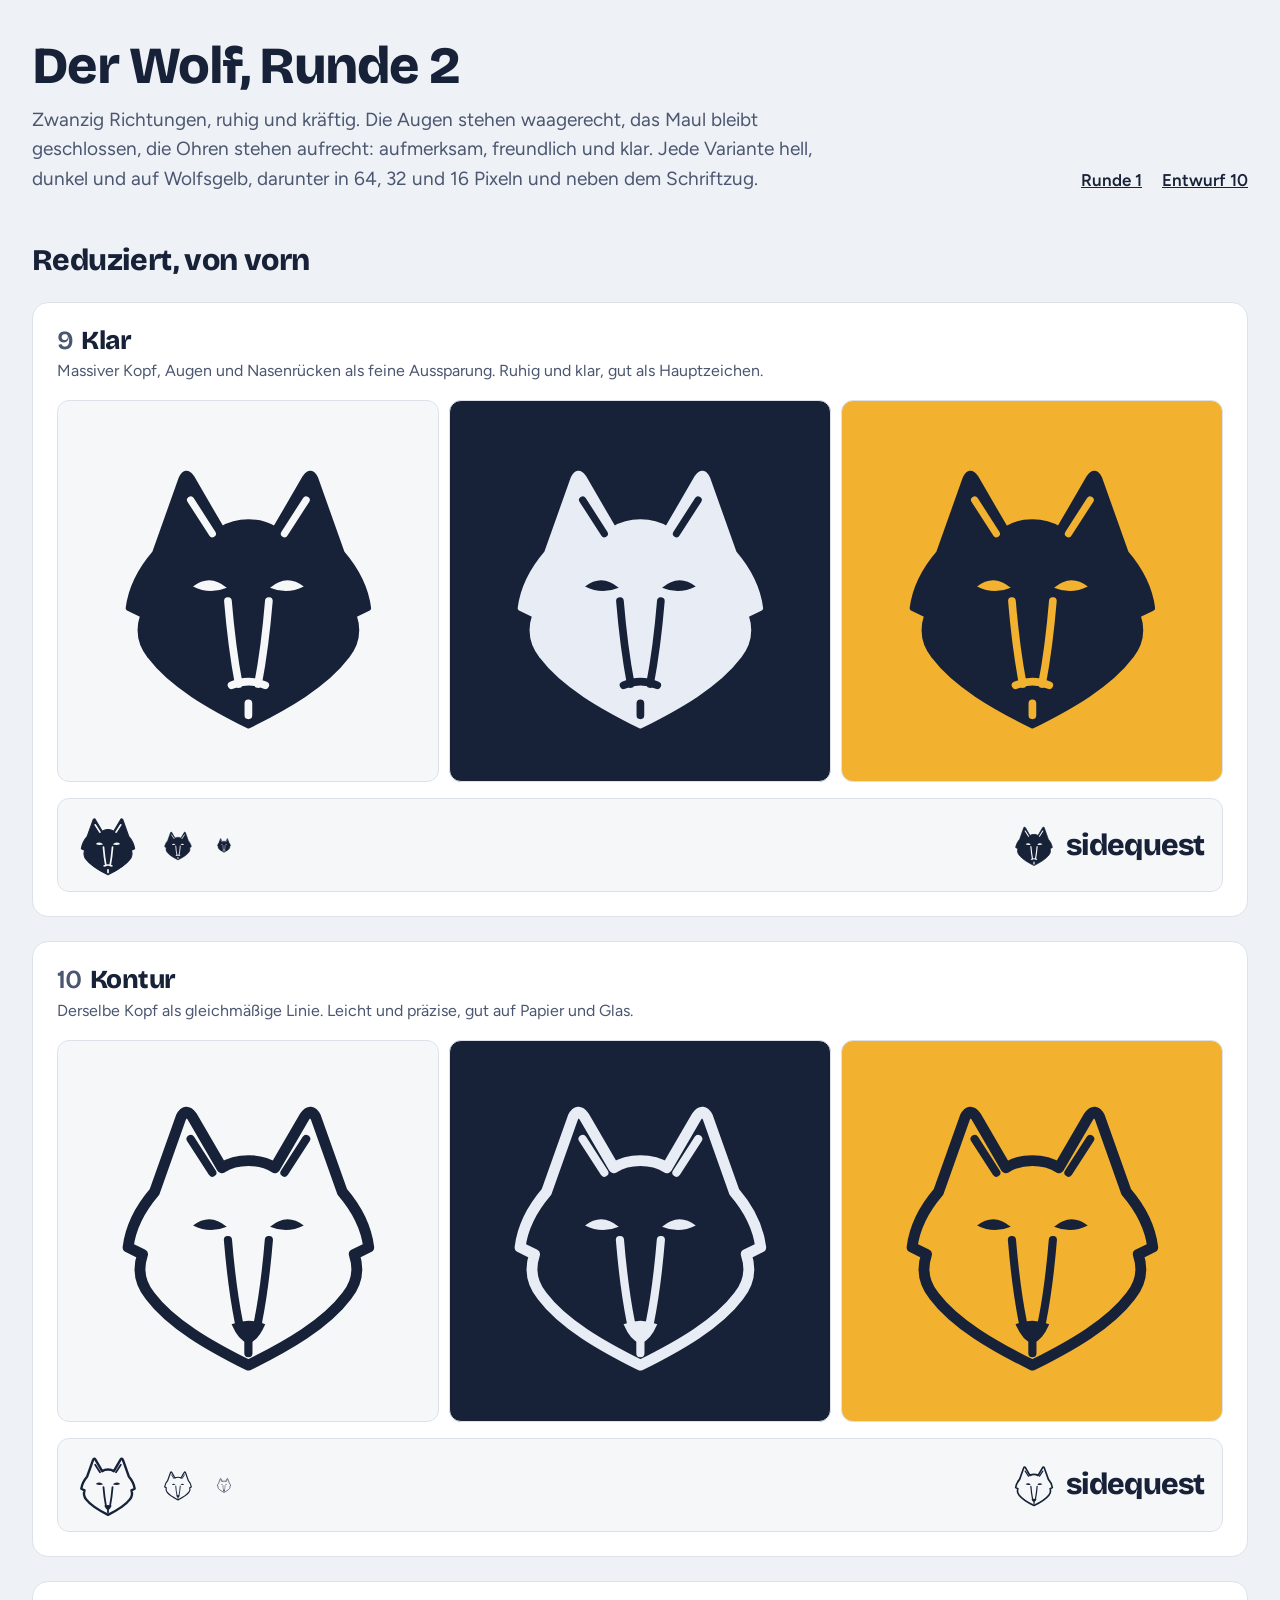
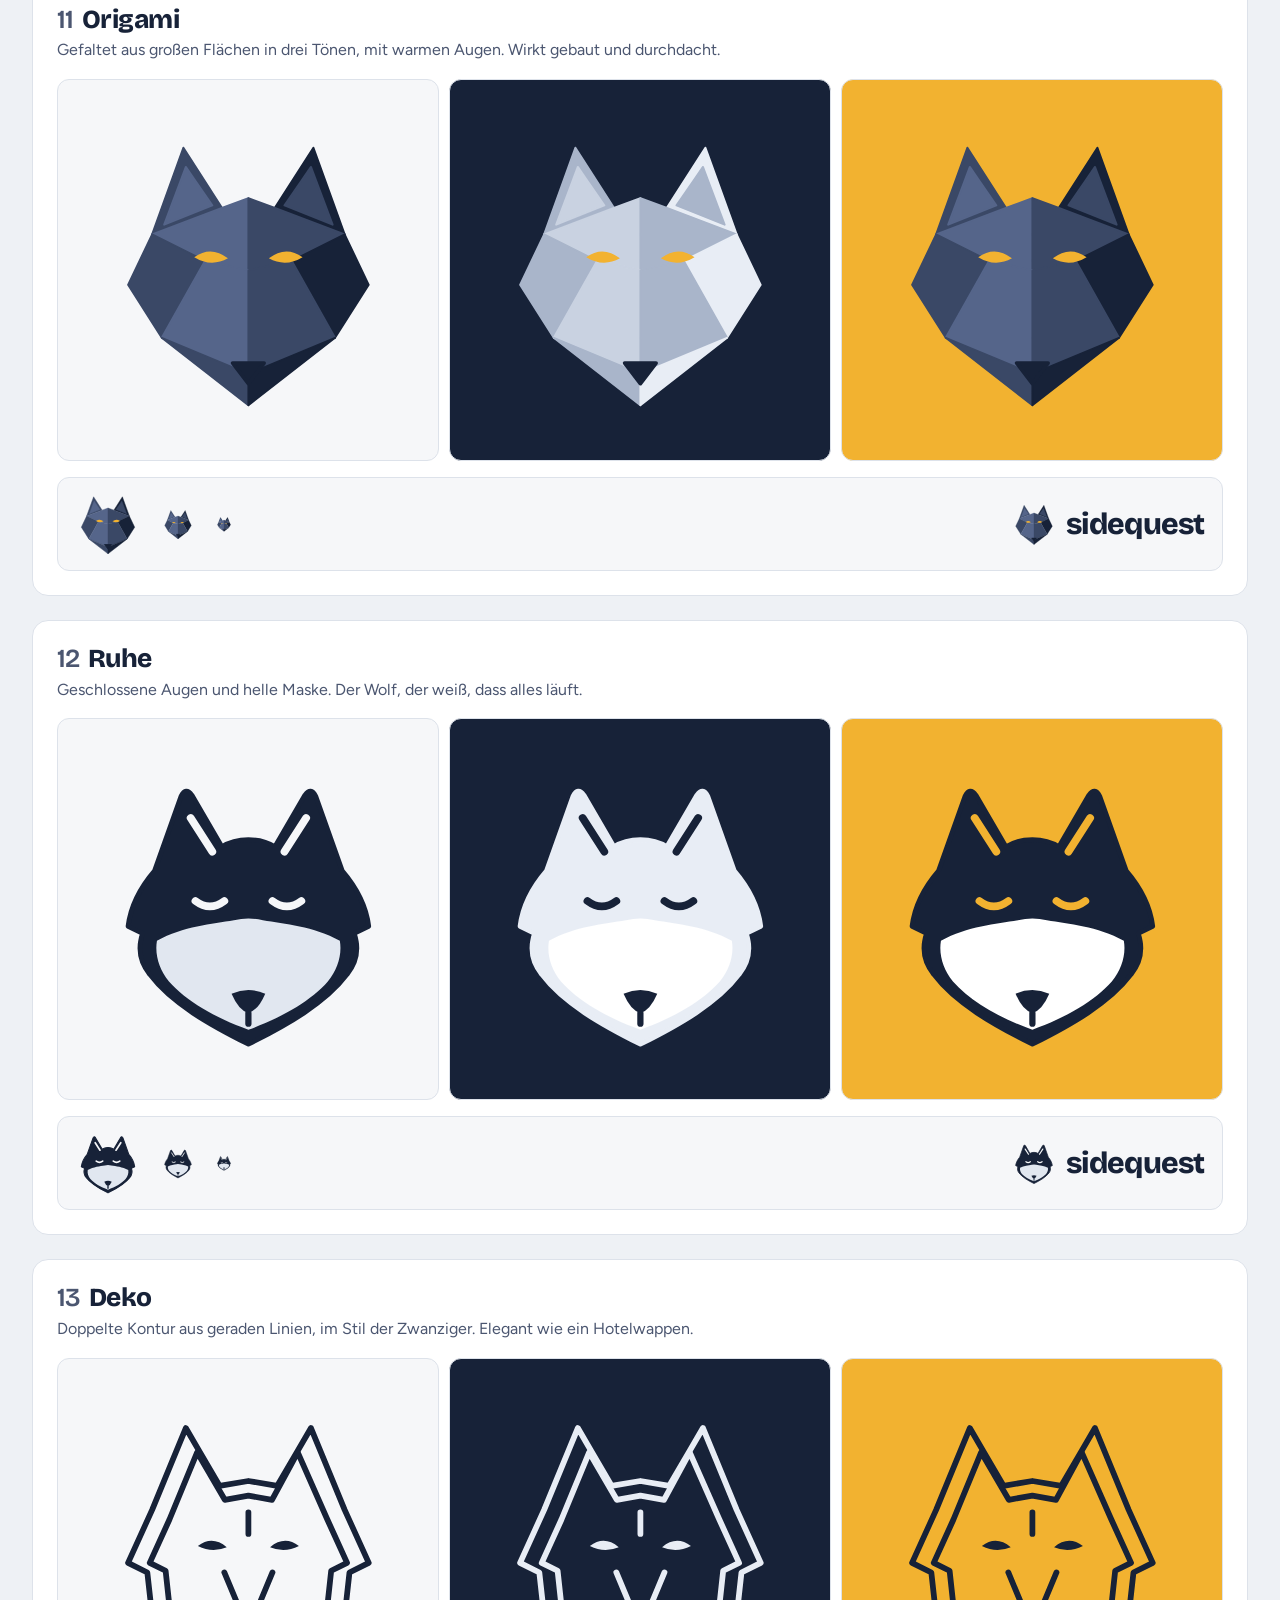
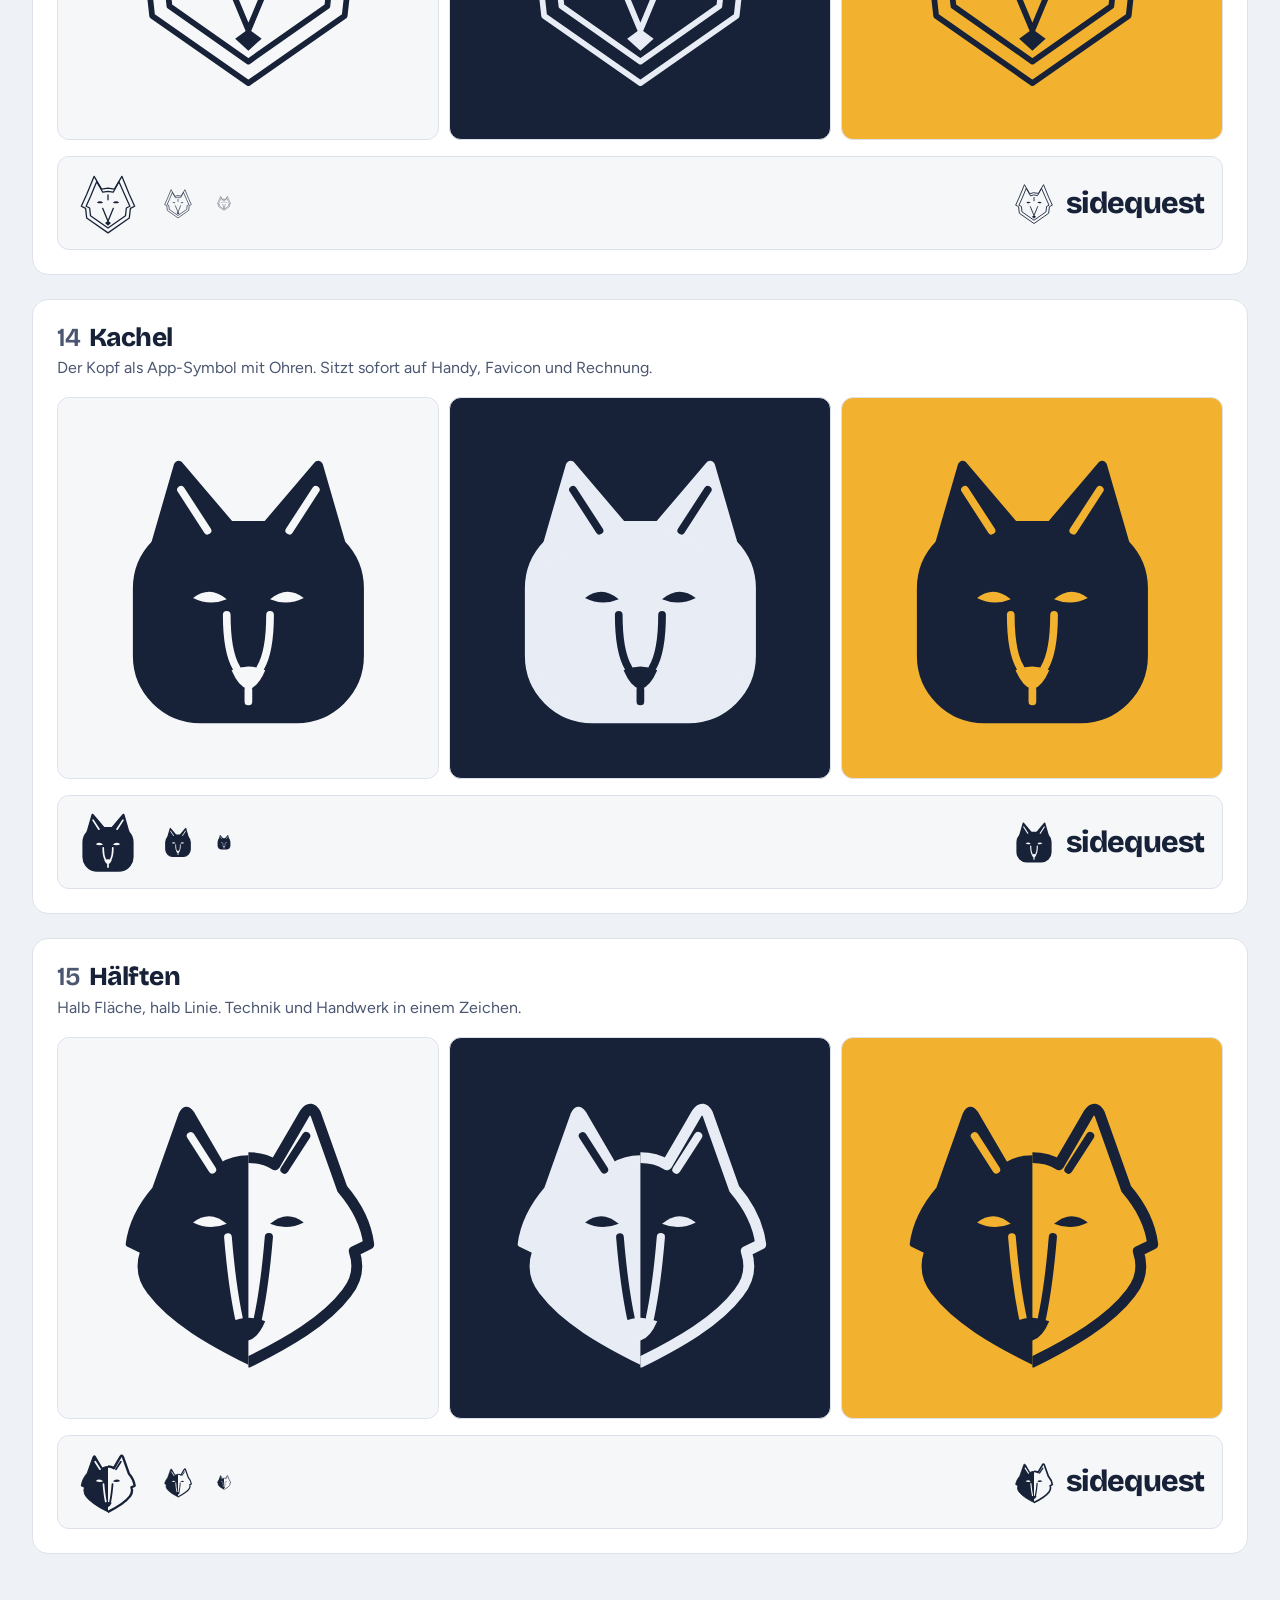
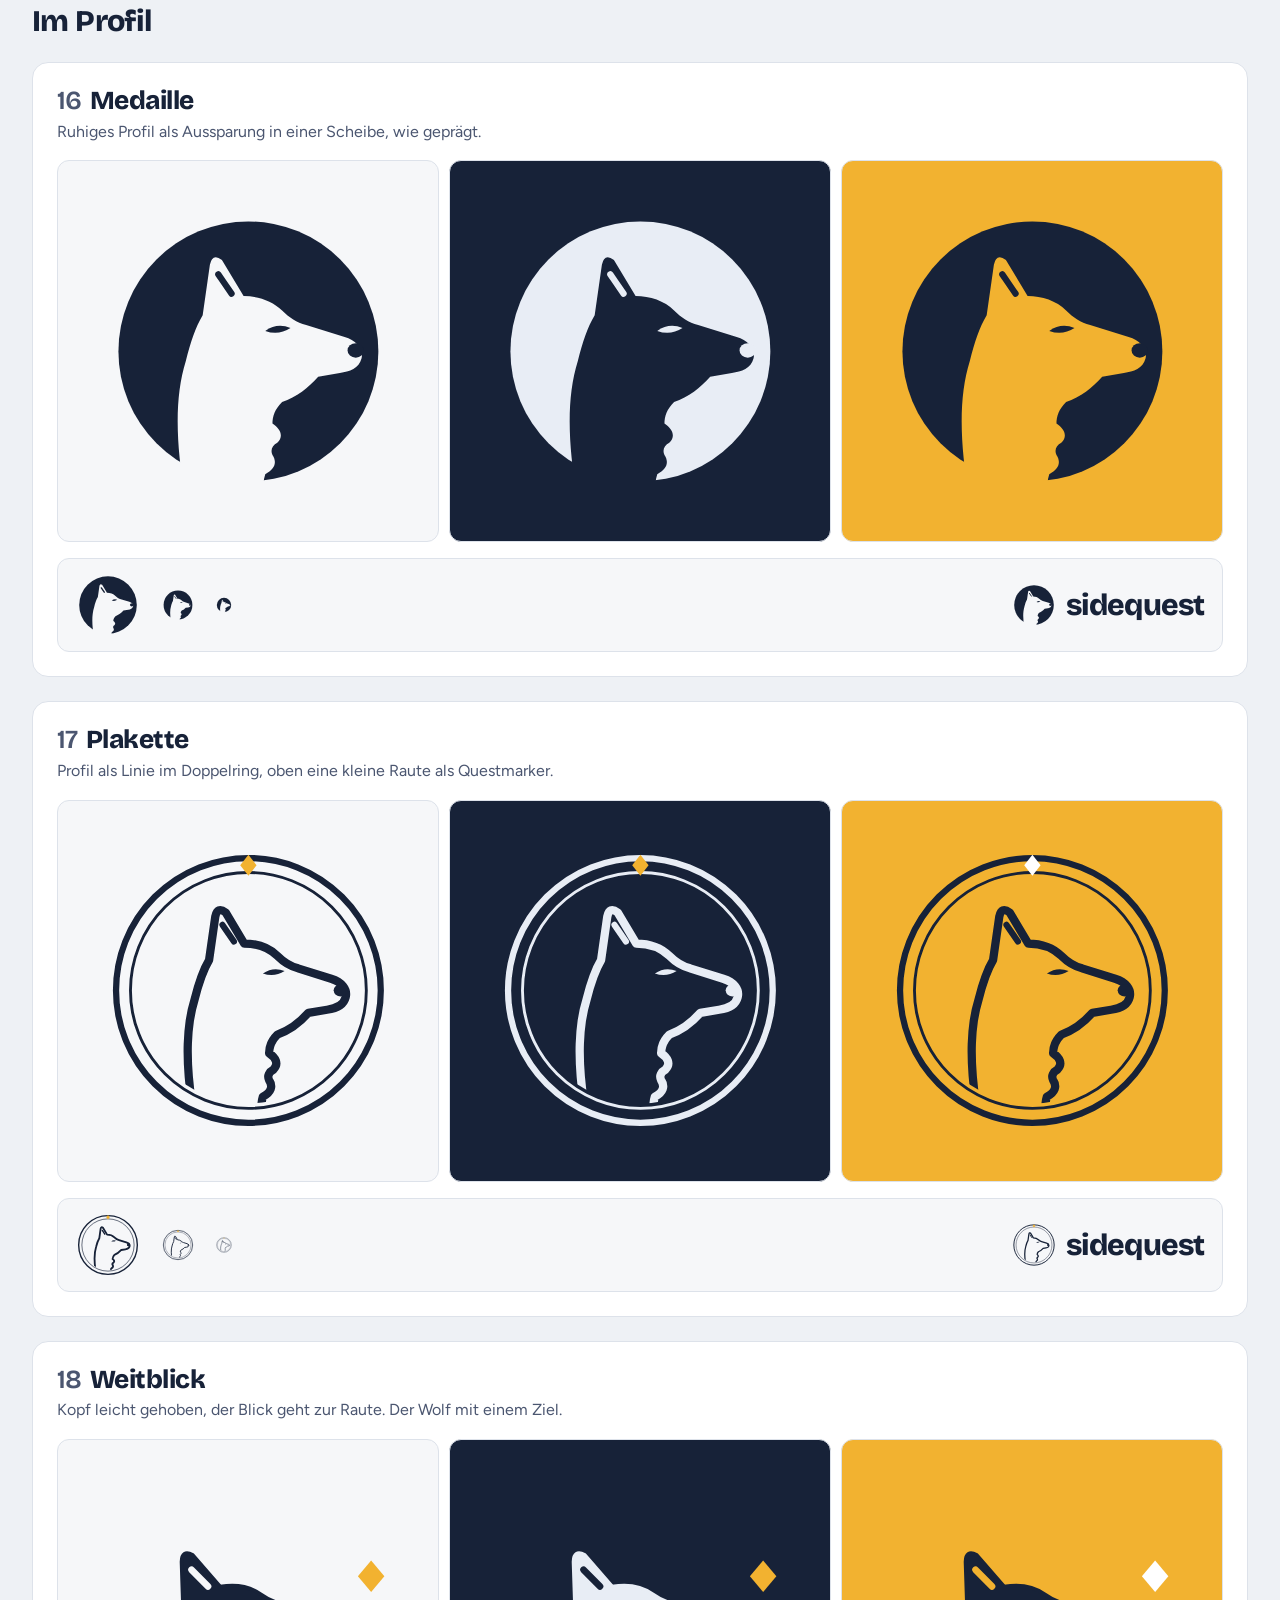
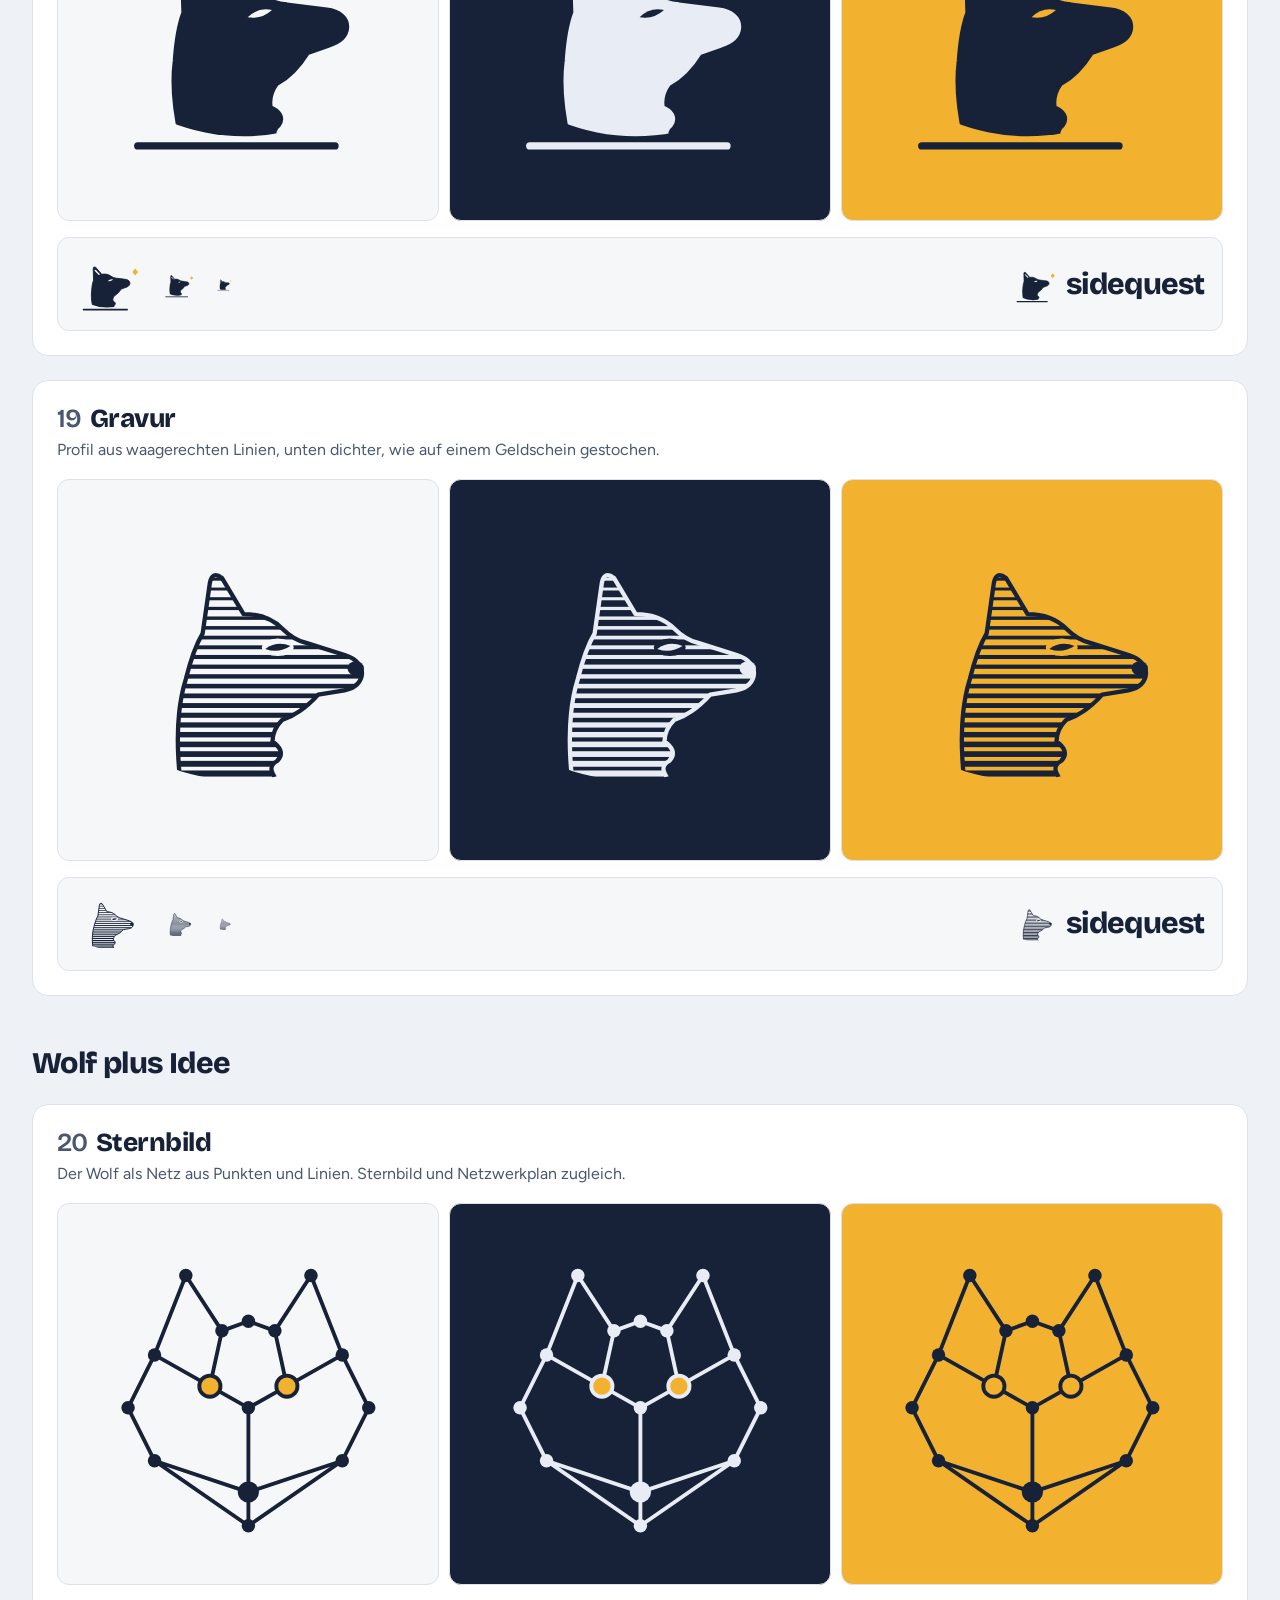
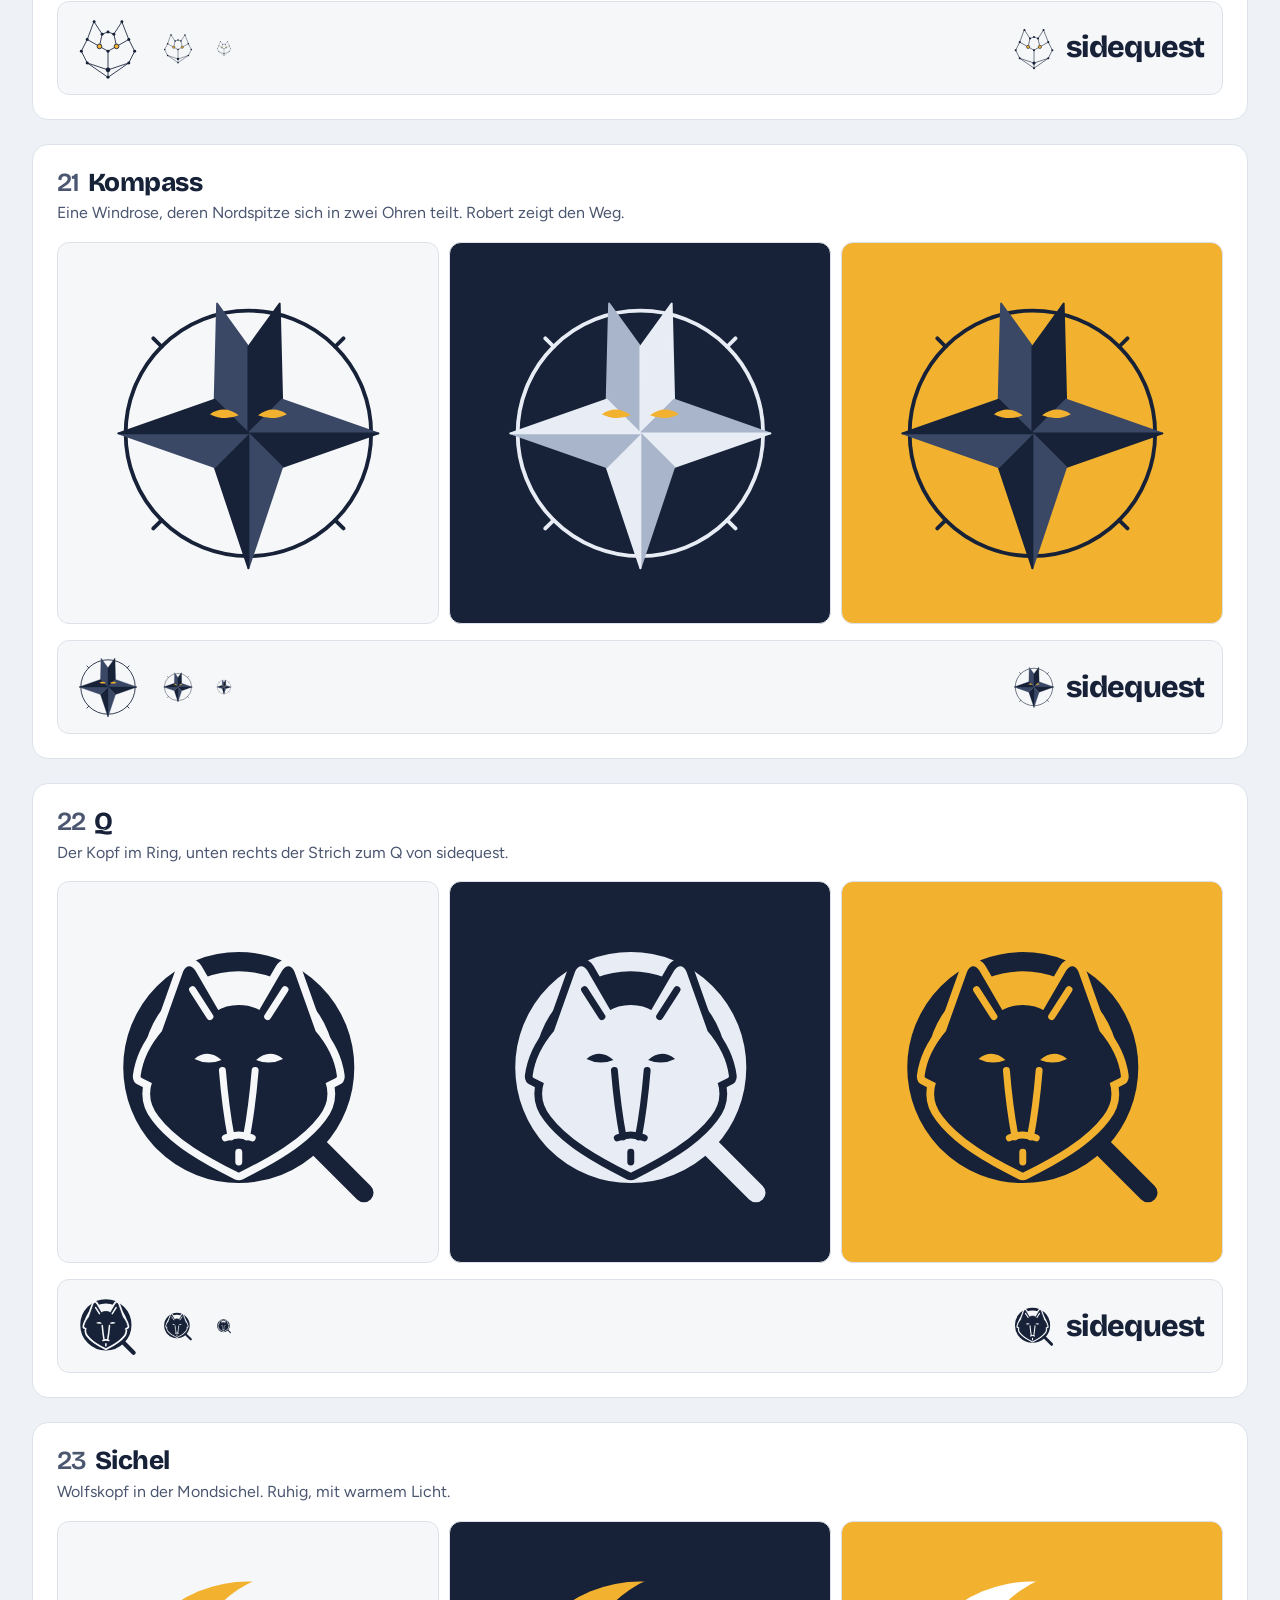
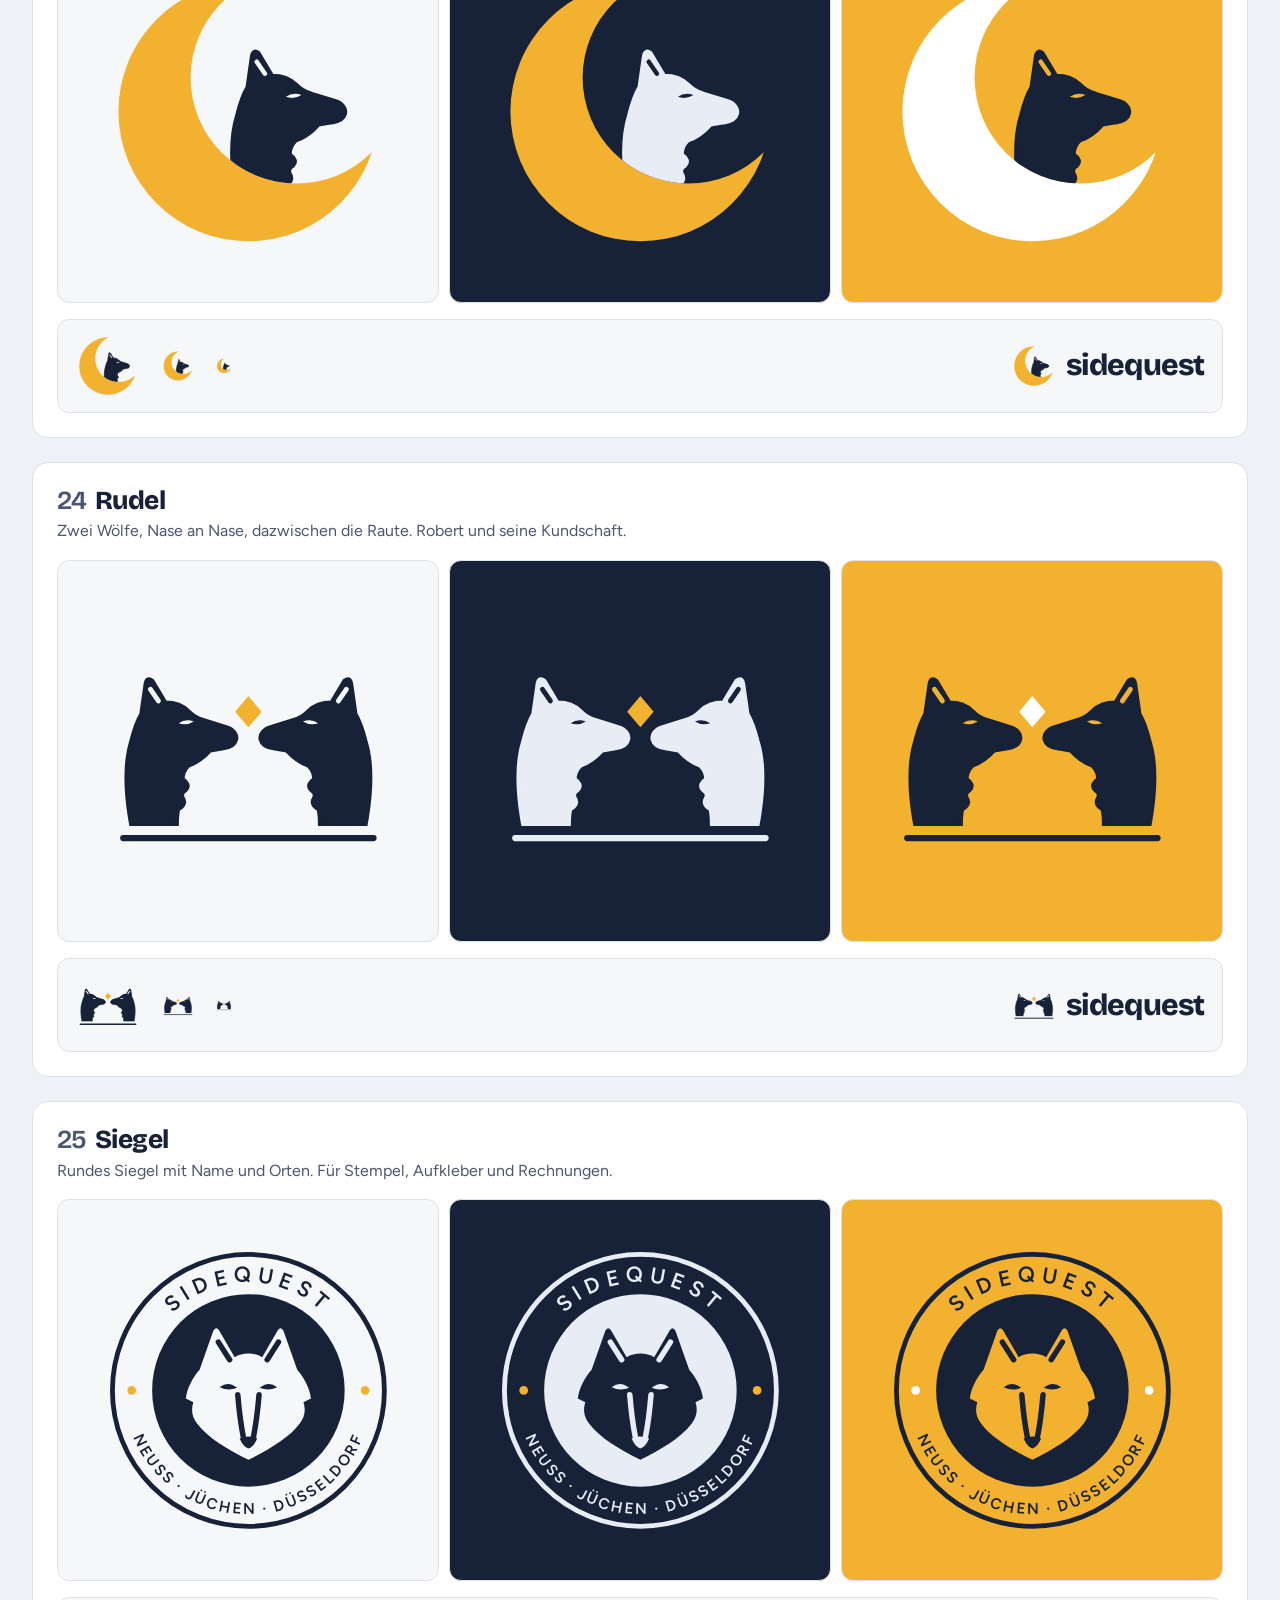
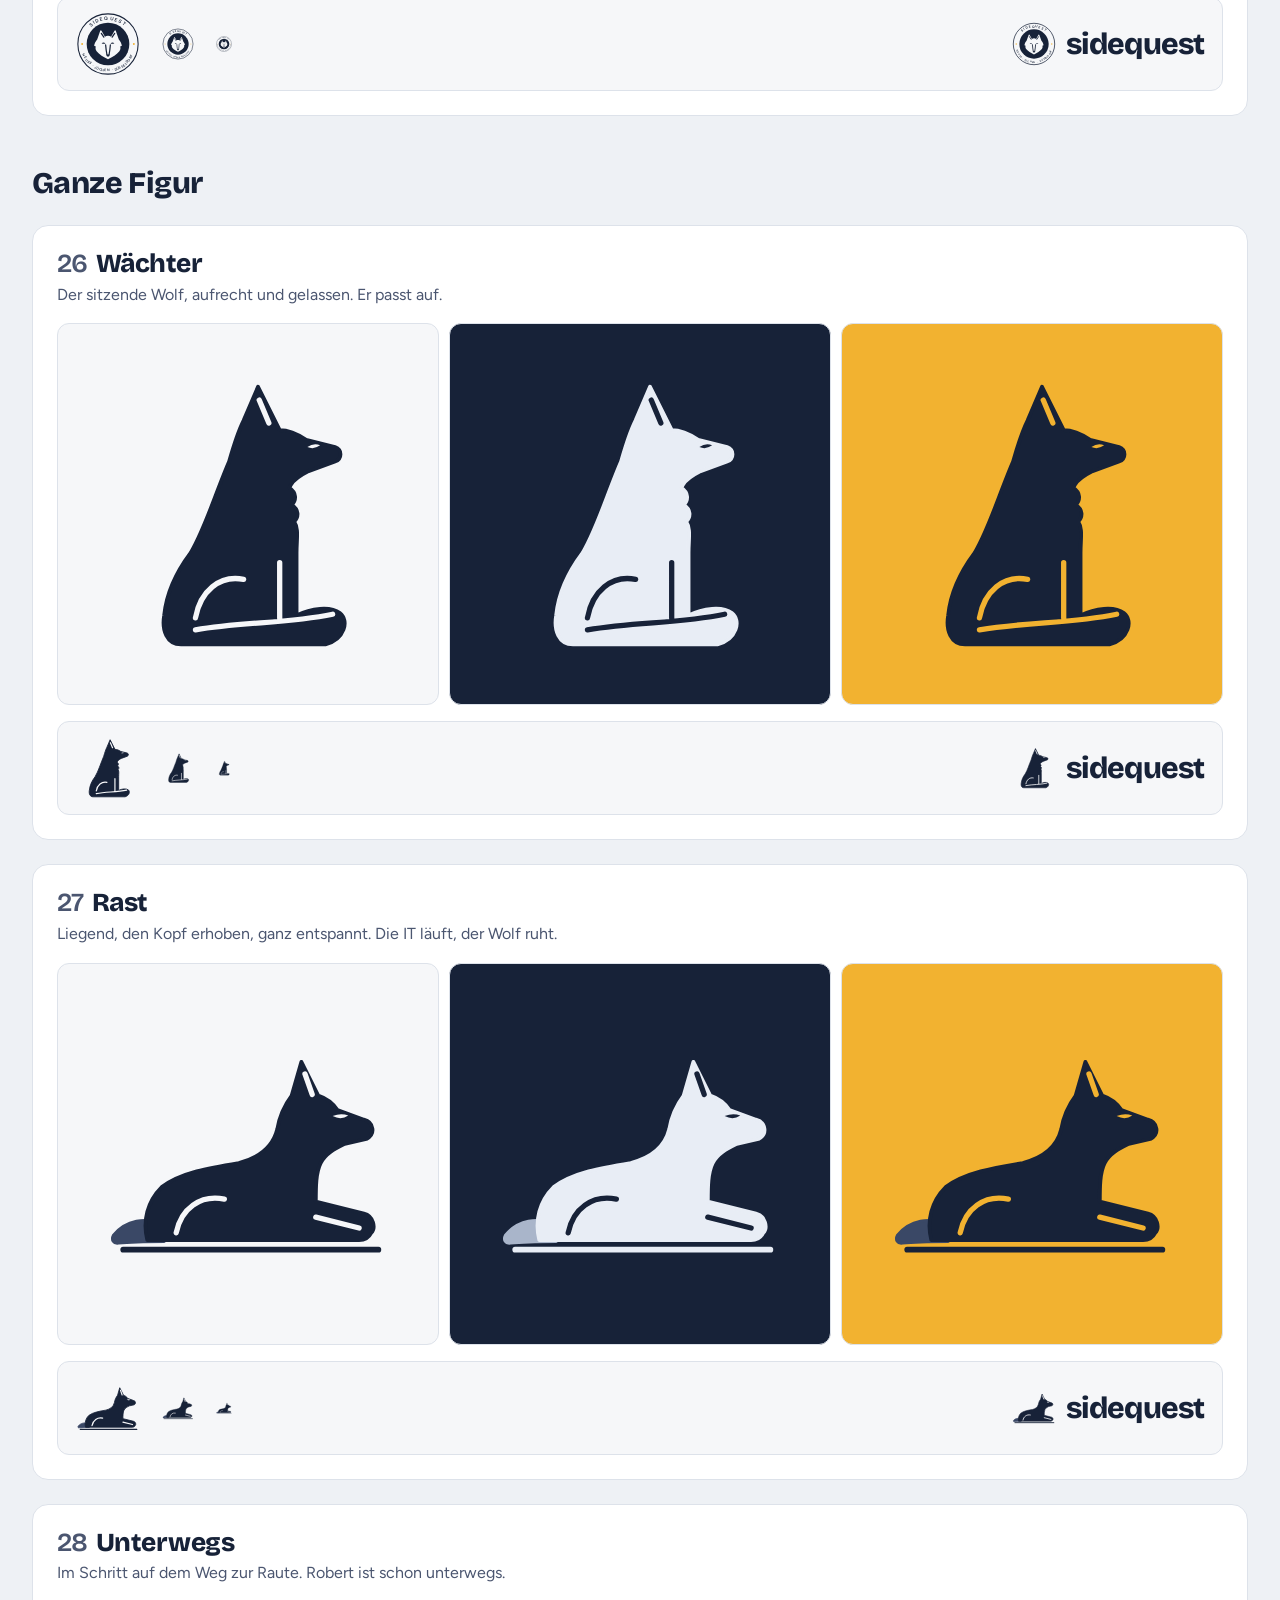
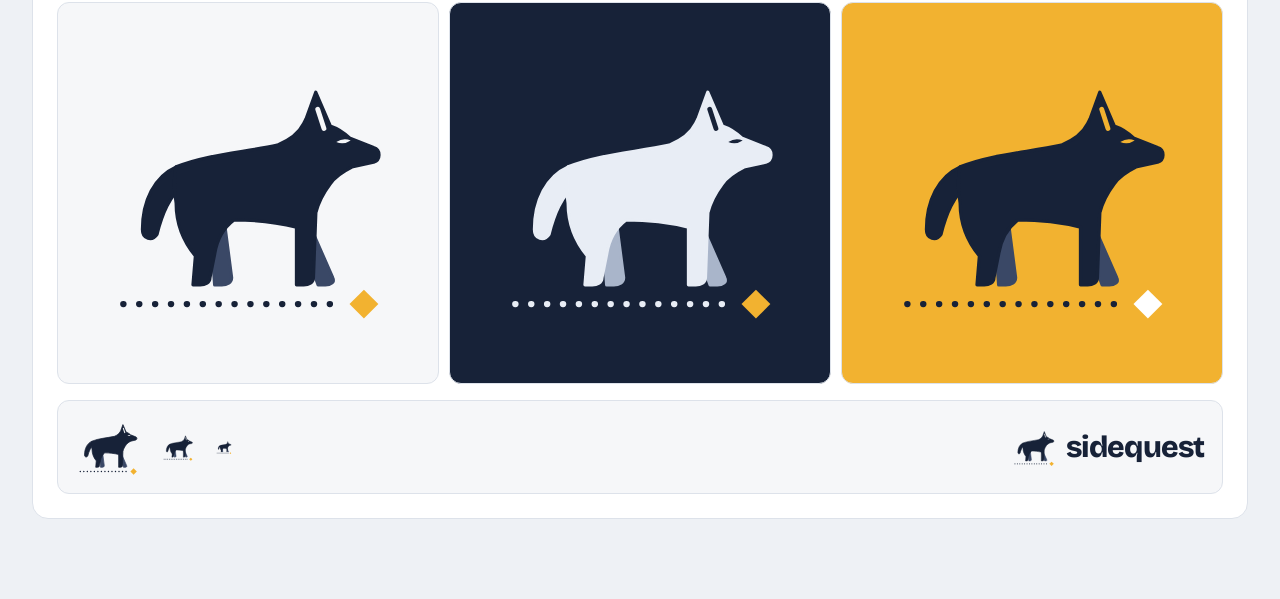
==== logo-wolf-2/index.html @ 9383db47 "Entwürfe aktualisiert (Projektstand d84b7e4) Co-Authored-By: Claude Opus 5.5 <noreply@anthropic.com>" ====
<!doctype html>
<html lang="de">
<head>
<meta charset="utf-8">
<meta name="robots" content="noindex, nofollow">
<meta name="viewport" content="width=device-width, initial-scale=1">
<title>sidequest · Wolf-Logos, Runde 2</title>
<link rel="stylesheet" href="../assets/fonts/fonts.css">
<style>
body{margin:0}
.lw{--page:#EEF1F5;--card:#FFFFFF;--ink:#172238;--soft:#4B5670;--line:#DDE2EA;background:var(--page);color:var(--ink);font-family:"Figtree",system-ui,sans-serif;font-size:17px;line-height:1.55;min-height:100vh}
.lw.alt{--page:#0F1522;--card:#172036;--ink:#EEF2F8;--soft:#AAB4C8;--line:#2A3550}
.lw a{color:var(--ink)}
.lw :focus-visible{outline:3px solid #F2B230;outline-offset:3px}
.s-hell{--d:#172238;--m:#3A4866;--t:#55658A;--l:#E1E7F0;--a:#F2B230;--n:#172238;--mo:#F2B230;--s:#172238;--bg:#F6F7F9;background:var(--bg)}
.s-dunkel{--d:#E8EDF5;--m:#A9B5CA;--t:#C9D2E1;--l:#FFFFFF;--a:#F2B230;--n:#172238;--mo:#F2B230;--s:#172238;--bg:#172238;background:var(--bg)}
.s-gelb{--d:#172238;--m:#3A4866;--t:#55658A;--l:#FFFFFF;--a:#F2B230;--n:#172238;--mo:#FFFFFF;--s:#172238;--bg:#F2B230;background:var(--bg)}
.lw-wrap{max-width:1320px;margin:0 auto;padding:40px 32px 80px;box-sizing:border-box}
.lw-head{display:flex;justify-content:space-between;align-items:flex-end;gap:16px 40px;flex-wrap:wrap;margin-bottom:28px}
.lw-h1{margin:0;font-family:"Bricolage Grotesque",sans-serif;font-weight:800;font-size:52px;line-height:1.02;letter-spacing:-.03em}
.lw-lead{margin:12px 0 0;max-width:44em;color:var(--soft);font-size:19px}
.lw-links{display:flex;gap:20px;font-weight:600}
.lw-group{margin:44px 0 18px;font-family:"Bricolage Grotesque",sans-serif;font-weight:800;font-size:30px;letter-spacing:-.02em}
.lw-grid{display:grid;grid-template-columns:repeat(auto-fit,minmax(min(600px,100%),1fr));gap:24px}
.lw-card{background:var(--card);border:1px solid var(--line);border-radius:16px;padding:24px;display:flex;flex-direction:column;gap:16px}
.lw-card h2{margin:0;font-family:"Bricolage Grotesque",sans-serif;font-weight:800;font-size:26px;line-height:1.1;letter-spacing:-.02em}
.lw-card h2 span{color:var(--soft);font-weight:600;margin-right:8px}
.lw-card p{margin:4px 0 0;color:var(--soft);font-size:16px}
.lw-tiles{display:grid;grid-template-columns:repeat(3,minmax(0,1fr));gap:10px}
.lw-tile{aspect-ratio:1;border-radius:12px;display:grid;place-items:center;border:1px solid var(--line)}
.lw-tile svg{width:76%;height:76%}
.lw-strip{display:flex;align-items:center;gap:22px;flex-wrap:wrap;border-radius:12px;padding:14px 18px;border:1px solid var(--line)}
.lw-strip .mk64{width:64px;height:64px}
.lw-strip .mk32{width:32px;height:32px}
.lw-strip .mk16{width:16px;height:16px}
.lw-lockup{display:flex;align-items:center;gap:10px;margin-left:auto}
.lw-lockup svg{width:44px;height:44px}
.lw-lockup b{font-family:"Bricolage Grotesque",sans-serif;font-weight:800;font-size:30px;letter-spacing:-.03em;color:var(--d)}
@media (max-width:700px){
.lw-wrap{padding:28px 16px 64px}
.lw-h1{font-size:36px}
.lw-lockup{margin-left:0}
}
</style>
</head>
<body>
<svg width="0" height="0" style="position:absolute" aria-hidden="true" focusable="false">
<defs>

<!-- 09 Klar: massiver Kopf, Augen, Nasenrücken und Ohrlinien als Aussparung -->
<symbol id="w09-klar" viewBox="0 0 120 120">
<defs><mask id="w09-m" maskUnits="userSpaceOnUse" x="0" y="0" width="120" height="120">
<rect width="120" height="120" fill="#fff"/>
<path d="M37 58 Q44 52.5 51 58.5 Q44 61.5 37 58 Z M83 58 Q76 52.5 69 58.5 Q76 61.5 83 58 Z" fill="#000"/>
<path d="M51.5 64 C52.5 76 54 88 56 98.5 M68.5 64 C67.5 76 66 88 64 98.5 M53 99 Q60 96 67 99 M60 106.5 L60 111.5" fill="none" stroke="#000" stroke-width="3.2" stroke-linecap="round"/>
<path d="M36 22 L45 36 M84 22 L75 36" fill="none" stroke="#000" stroke-width="3" stroke-linecap="round"/>
</mask></defs>
<path mask="url(#w09-m)" d="M60 31 C64 31 68 32 71 34 L83.5 12.5 Q86 9 88 13 L99 44 C105 51 109 59 110 67 L104 70 C106 76 105 82 101 87 C92 99 76 108 60 116 C44 108 28 99 19 87 C15 82 14 76 16 70 L10 67 C11 59 15 51 21 44 L32 13 Q34 9 36.5 12.5 L49 34 C52 32 56 31 60 31 Z" fill="var(--d)" stroke="var(--d)" stroke-width="2" stroke-linejoin="round"/>
</symbol>

<!-- 10 Kontur: derselbe Kopf als gleichmäßige Linie -->
<symbol id="w10-kontur" viewBox="0 0 120 120">
<path d="M60 31 C64 31 68 32 71 34 L83.5 12.5 Q86 9 88 13 L99 44 C105 51 109 59 110 67 L104 70 C106 76 105 82 101 87 C92 99 76 108 60 116 C44 108 28 99 19 87 C15 82 14 76 16 70 L10 67 C11 59 15 51 21 44 L32 13 Q34 9 36.5 12.5 L49 34 C52 32 56 31 60 31 Z" fill="none" stroke="var(--d)" stroke-width="4.5" stroke-linejoin="round"/>
<path d="M37 58 Q44 52.5 51 58.5 Q44 61.5 37 58 Z M83 58 Q76 52.5 69 58.5 Q76 61.5 83 58 Z" fill="var(--d)"/>
<path d="M51.5 64 C52.5 76 54 88 56 98 M68.5 64 C67.5 76 66 88 64 98 M36 22 L45 36 M84 22 L75 36 M60 106 L60 111" fill="none" stroke="var(--d)" stroke-width="3.4" stroke-linecap="round"/>
<path d="M53 99 Q60 96 67 99 Q64 106 60 107 Q56 106 53 99 Z" fill="var(--d)"/>
</symbol>

<!-- 11 Origami: gefaltet aus großen Flächen in drei Tönen -->
<symbol id="w11-origami" viewBox="0 0 120 120">
<g stroke-width=".8" stroke-linejoin="round">
<polygon points="33,9 49,34 20,45" fill="var(--m)" stroke="var(--m)"/>
<polygon points="87,9 71,34 100,45" fill="var(--d)" stroke="var(--d)"/>
<polygon points="34,17 45,33 25,41" fill="var(--t)" stroke="var(--t)"/>
<polygon points="86,17 75,33 95,41" fill="var(--m)" stroke="var(--m)"/>
<polygon points="60,30 49,34 20,45 42,56 60,60" fill="var(--t)" stroke="var(--t)"/>
<polygon points="60,30 71,34 100,45 78,56 60,60" fill="var(--m)" stroke="var(--m)"/>
<polygon points="20,45 10,66 24,88 42,56" fill="var(--m)" stroke="var(--m)"/>
<polygon points="100,45 110,66 96,88 78,56" fill="var(--d)" stroke="var(--d)"/>
<polygon points="42,56 24,88 60,103 60,60" fill="var(--t)" stroke="var(--t)"/>
<polygon points="78,56 96,88 60,103 60,60" fill="var(--m)" stroke="var(--m)"/>
<polygon points="24,88 60,116 60,103" fill="var(--m)" stroke="var(--m)"/>
<polygon points="96,88 60,116 60,103" fill="var(--d)" stroke="var(--d)"/>
</g>
<path d="M37.5 54.5 Q44.5 49.5 51.5 55 Q44.5 58.8 37.5 54.5 Z M82.5 54.5 Q75.5 49.5 68.5 55 Q75.5 58.8 82.5 54.5 Z" fill="var(--a)"/>
<polygon points="53.5,98.5 66.5,98.5 60,107" fill="var(--n)" stroke="var(--n)" stroke-width="1.6" stroke-linejoin="round"/>
</symbol>

<!-- 12 Ruhe: geschlossene Augen, helle Maske -->
<symbol id="w12-ruhe" viewBox="0 0 120 120">
<defs><mask id="w12-m" maskUnits="userSpaceOnUse" x="0" y="0" width="120" height="120">
<rect width="120" height="120" fill="#fff"/>
<path d="M38 56.5 Q44 61 50 56.5 M70 56.5 Q76 61 82 56.5 M36 22 L45 36 M84 22 L75 36" fill="none" stroke="#000" stroke-width="3.2" stroke-linecap="round"/>
</mask></defs>
<path mask="url(#w12-m)" d="M60 31 C64 31 68 32 71 34 L83.5 12.5 Q86 9 88 13 L99 44 C105 51 109 59 110 67 L104 70 C106 76 105 82 101 87 C92 99 76 108 60 116 C44 108 28 99 19 87 C15 82 14 76 16 70 L10 67 C11 59 15 51 21 44 L32 13 Q34 9 36.5 12.5 L49 34 C52 32 56 31 60 31 Z" fill="var(--d)" stroke="var(--d)" stroke-width="2" stroke-linejoin="round"/>
<path d="M22 73 C33 67 45 66 54 64.5 Q60 63 66 64.5 C75 66 87 67 98 73 C99 79 97 85 93 90 C86 98 74 105 60 110 C46 105 34 98 27 90 C23 85 21 79 22 73 Z" fill="var(--l)"/>
<path d="M53 95 Q60 92 67 95 Q64 102 60 103 Q56 102 53 95 Z" fill="var(--n)"/>
<path d="M60 103 L60 107.5" fill="none" stroke="var(--n)" stroke-width="2.6" stroke-linecap="round"/>
</symbol>

<!-- 13 Deko: doppelte Kontur, geometrisch -->
<symbol id="w13-deko" viewBox="0 0 120 120">
<g fill="none" stroke="var(--d)" stroke-width="2.4" stroke-linejoin="round" stroke-linecap="round">
<polygon points="60,32 72,34 86,10 100,44 110,66 102,70 100,88 60,116 20,88 18,70 10,66 20,44 34,10 48,34"/>
<polygon points="60,38.1 69.8,39.8 80.5,20.1 92.8,48 101,66 94.4,69.3 92.8,84 60,107 27.2,84 25.6,69.3 19,66 27.2,48 38.7,20.1 50.2,39.8"/>
<path d="M50 70 L60 94 L70 70 M60 45 L60 54"/>
</g>
<path d="M39 59 Q45 54.5 51 59.5 Q45 62 39 59 Z M81 59 Q75 54.5 69 59.5 Q75 62 81 59 Z" fill="var(--d)"/>
<path d="M54.5 97.5 L60 93.5 L65.5 97.5 L60 102.5 Z" fill="var(--d)"/>
</symbol>

<!-- 14 Kachel: Kopf als App-Symbol mit Ohren -->
<symbol id="w14-kachel" viewBox="0 0 120 120">
<defs><mask id="w14-m" maskUnits="userSpaceOnUse" x="0" y="0" width="120" height="120">
<rect width="120" height="120" fill="#fff"/>
<path d="M37 64 Q44 58.5 51 64.5 Q44 67.5 37 64 Z M83 64 Q76 58.5 69 64.5 Q76 67.5 83 64 Z" fill="#000"/>
<path d="M53 94 Q60 91 67 94 Q64 101 60 102 Q56 101 53 94 Z" fill="#000"/>
<path d="M51 71 C51 81 52 88 55 93 M69 71 C69 81 68 88 65 93 M60 102 L60 107 M32 19 L43 36 M88 19 L77 36" fill="none" stroke="#000" stroke-width="3.2" stroke-linecap="round"/>
</mask></defs>
<g mask="url(#w14-m)" fill="var(--d)" stroke="var(--d)" stroke-width="4" stroke-linejoin="round">
<rect x="14" y="34" width="92" height="80" rx="26"/>
<polygon points="18,54 31,9 54,36"/>
<polygon points="102,54 89,9 66,36"/>
</g>
</symbol>

<!-- 15 Hälften: halb Fläche, halb Linie -->
<symbol id="w15-haelften" viewBox="0 0 120 120">
<defs>
<clipPath id="w15-l"><rect x="0" y="0" width="60" height="120"/></clipPath>
<clipPath id="w15-r"><rect x="60" y="0" width="60" height="120"/></clipPath>
<mask id="w15-m" maskUnits="userSpaceOnUse" x="0" y="0" width="120" height="120">
<rect width="120" height="120" fill="#fff"/>
<path d="M37 58 Q44 52.5 51 58.5 Q44 61.5 37 58 Z" fill="#000"/>
<path d="M51.5 64 C52.5 76 54 88 56 97.5 M36 22 L45 36" fill="none" stroke="#000" stroke-width="3.2" stroke-linecap="round"/>
</mask>
</defs>
<g clip-path="url(#w15-l)"><path mask="url(#w15-m)" d="M60 31 C64 31 68 32 71 34 L83.5 12.5 Q86 9 88 13 L99 44 C105 51 109 59 110 67 L104 70 C106 76 105 82 101 87 C92 99 76 108 60 116 C44 108 28 99 19 87 C15 82 14 76 16 70 L10 67 C11 59 15 51 21 44 L32 13 Q34 9 36.5 12.5 L49 34 C52 32 56 31 60 31 Z" fill="var(--d)" stroke="var(--d)" stroke-width="2" stroke-linejoin="round"/></g>
<g clip-path="url(#w15-r)"><path d="M60 31 C64 31 68 32 71 34 L83.5 12.5 Q86 9 88 13 L99 44 C105 51 109 59 110 67 L104 70 C106 76 105 82 101 87 C92 99 76 108 60 116 C44 108 28 99 19 87 C15 82 14 76 16 70 L10 67 C11 59 15 51 21 44 L32 13 Q34 9 36.5 12.5 L49 34 C52 32 56 31 60 31 Z" fill="none" stroke="var(--d)" stroke-width="4.5" stroke-linejoin="round"/></g>
<path d="M83 58 Q76 52.5 69 58.5 Q76 61.5 83 58 Z" fill="var(--d)"/>
<path d="M68.5 64 C67.5 76 66 88 64 97.5 M84 22 L75 36" fill="none" stroke="var(--d)" stroke-width="3.4" stroke-linecap="round"/>
<path d="M53 99 Q60 96 67 99 Q64 106 60 107 Q56 106 53 99 Z" fill="var(--d)"/>
</symbol>

<!-- 16 Medaille: Profil als Aussparung in einer Scheibe -->
<symbol id="w16-medaille" viewBox="0 0 120 120">
<defs><mask id="w16-m" maskUnits="userSpaceOnUse" x="0" y="0" width="120" height="120">
<rect width="120" height="120" fill="#fff"/>
<path d="M34 122 C30 100 29 80 34 64 C36 56 38 50 41 45 L44 24 Q45 19 49 22 L58 37 C64 37 70 39 74 43 C77 46 80 48 84 49 L100 54 C105 55.5 108 59 107 63 C106 67 102 68.5 98 69 L89 70.5 C85 75 80 79 74 81 C71 84 70 87 70 90 C73 92 75 95 72 98 C70 99 69 101 70 103 C72 106 71 109 67 111 C66 114 66 118 66 122 Z" fill="#000"/>
</mask></defs>
<circle cx="60" cy="60" r="54" fill="var(--d)" mask="url(#w16-m)"/>
<path d="M67 51.5 Q72 48 77.5 50.3 Q72.5 53.5 67 51.5 Z" fill="var(--d)"/>
<ellipse cx="104.6" cy="59.6" rx="3.4" ry="3" fill="var(--d)"/>
<path d="M47.5 28 L53 36" fill="none" stroke="var(--d)" stroke-width="2.6" stroke-linecap="round"/>
</symbol>

<!-- 17 Plakette: Profil als Linie im Doppelring -->
<symbol id="w17-plakette" viewBox="0 0 120 120">
<defs><clipPath id="w17-c"><circle cx="60" cy="60" r="47"/></clipPath></defs>
<circle cx="60" cy="60" r="55" fill="none" stroke="var(--d)" stroke-width="2.6"/>
<circle cx="60" cy="60" r="49" fill="none" stroke="var(--d)" stroke-width="1.2"/>
<path d="M60 3.6 L63.4 8 L60 12.4 L56.6 8 Z" fill="var(--mo)"/>
<g clip-path="url(#w17-c)"><g transform="matrix(.86 0 0 .86 8.4 8.7)">
<path d="M34 122 C30 100 29 80 34 64 C36 56 38 50 41 45 L44 24 Q45 19 49 22 L58 37 C64 37 70 39 74 43 C77 46 80 48 84 49 L100 54 C105 55.5 108 59 107 63 C106 67 102 68.5 98 69 L89 70.5 C85 75 80 79 74 81 C71 84 70 87 70 90 C73 92 75 95 72 98 C70 99 69 101 70 103 C72 106 71 109 67 111 C66 114 66 118 66 122" fill="none" stroke="var(--d)" stroke-width="4" stroke-linejoin="round" stroke-linecap="round"/>
<path d="M67 51.5 Q72 48 77.5 50.3 Q72.5 53.5 67 51.5 Z" fill="var(--d)"/>
<ellipse cx="104.6" cy="59.6" rx="3.4" ry="3" fill="var(--d)"/>
<path d="M47.5 28 L53 36" fill="none" stroke="var(--d)" stroke-width="3" stroke-linecap="round"/>
</g></g>
</symbol>

<!-- 18 Weitblick: Kopf leicht gehoben, Blick auf die Raute -->
<symbol id="w18-weitblick" viewBox="0 0 120 120">
<defs>
<clipPath id="w18-c"><circle cx="58" cy="22" r="82"/></clipPath>
<mask id="w18-m" maskUnits="userSpaceOnUse" x="-20" y="-20" width="160" height="160">
<rect x="-20" y="-20" width="160" height="160" fill="#fff"/>
<path d="M67 51.5 Q72 48 77.5 50.3 Q72.5 53.5 67 51.5 Z" fill="#000"/>
<path d="M47.5 28 L53 36" fill="none" stroke="#000" stroke-width="2.8" stroke-linecap="round"/>
</mask>
</defs>
<g clip-path="url(#w18-c)"><g transform="translate(-4 4) rotate(-10 60 70)">
<path mask="url(#w18-m)" d="M34 122 C30 100 29 80 34 64 C36 56 38 50 41 45 L44 24 Q45 19 49 22 L58 37 C64 37 70 39 74 43 C77 46 80 48 84 49 L100 54 C105 55.5 108 59 107 63 C106 67 102 68.5 98 69 L89 70.5 C85 75 80 79 74 81 C71 84 70 87 70 90 C73 92 75 95 72 98 C70 99 69 101 70 103 C72 106 71 109 67 111 C66 114 66 118 66 122 Z" fill="var(--d)" stroke="var(--d)" stroke-width="1.6" stroke-linejoin="round"/>
</g></g>
<path d="M14 108 L96 108" fill="none" stroke="var(--d)" stroke-width="3" stroke-linecap="round"/>
<path d="M111 31 L116.5 37.5 L111 44 L105.5 37.5 Z" fill="var(--mo)"/>
</symbol>

<!-- 19 Gravur: Profil aus waagerechten Linien, unten dichter -->
<symbol id="w19-gravur" viewBox="0 0 120 120">
<defs>
<clipPath id="w19-unten"><circle cx="56" cy="26" r="80"/></clipPath>
<clipPath id="w19-c"><path d="M34 122 C30 100 29 80 34 64 C36 56 38 50 41 45 L44 24 Q45 19 49 22 L58 37 C64 37 70 39 74 43 C77 46 80 48 84 49 L100 54 C105 55.5 108 59 107 63 C106 67 102 68.5 98 69 L89 70.5 C85 75 80 79 74 81 C71 84 70 87 70 90 C73 92 75 95 72 98 C70 99 69 101 70 103 C72 106 71 109 67 111 C66 114 66 118 66 122 Z"/></clipPath>
<mask id="w19-m" maskUnits="userSpaceOnUse" x="0" y="0" width="120" height="120">
<rect width="120" height="120" fill="#fff"/>
<ellipse cx="72.2" cy="50.8" rx="6.6" ry="3.6" fill="#000"/>
</mask>
</defs>
<g clip-path="url(#w19-unten)"><g clip-path="url(#w19-c)" mask="url(#w19-m)" fill="var(--d)">
<rect x="0" y="14" width="120" height="1"/><rect x="0" y="18" width="120" height="1.07"/><rect x="0" y="22" width="120" height="1.14"/><rect x="0" y="26" width="120" height="1.21"/><rect x="0" y="30" width="120" height="1.28"/><rect x="0" y="34" width="120" height="1.35"/><rect x="0" y="38" width="120" height="1.42"/><rect x="0" y="42" width="120" height="1.48"/><rect x="0" y="46" width="120" height="1.55"/><rect x="0" y="50" width="120" height="1.62"/><rect x="0" y="54" width="120" height="1.69"/><rect x="0" y="58" width="120" height="1.76"/><rect x="0" y="62" width="120" height="1.83"/><rect x="0" y="66" width="120" height="1.9"/><rect x="0" y="70" width="120" height="1.97"/><rect x="0" y="74" width="120" height="2.04"/><rect x="0" y="78" width="120" height="2.11"/><rect x="0" y="82" width="120" height="2.18"/><rect x="0" y="86" width="120" height="2.25"/><rect x="0" y="90" width="120" height="2.32"/><rect x="0" y="94" width="120" height="2.38"/><rect x="0" y="98" width="120" height="2.45"/><rect x="0" y="102" width="120" height="2.52"/>
</g></g>
<path clip-path="url(#w19-unten)" d="M34 122 C30 100 29 80 34 64 C36 56 38 50 41 45 L44 24 Q45 19 49 22 L58 37 C64 37 70 39 74 43 C77 46 80 48 84 49 L100 54 C105 55.5 108 59 107 63 C106 67 102 68.5 98 69 L89 70.5 C85 75 80 79 74 81 C71 84 70 87 70 90 C73 92 75 95 72 98 C70 99 69 101 70 103 C72 106 71 109 67 111 C66 114 66 118 66 122" fill="none" stroke="var(--d)" stroke-width="1.8" stroke-linejoin="round" stroke-linecap="round"/>
<path d="M67 51.5 Q72 48 77.5 50.3 Q72.5 53.5 67 51.5 Z" fill="var(--d)"/>
<ellipse cx="104.6" cy="59.6" rx="3.4" ry="3" fill="var(--d)"/>
</symbol>

<!-- 20 Sternbild: Wolf als Netz aus Punkten und Linien -->
<symbol id="w20-sternbild" viewBox="0 0 120 120">
<path d="M34 11 L49 34 L60 30 L71 34 L86 11 L99 44 L110 66 L99 88 L60 115 L21 88 L10 66 L21 44 Z M49 34 L44 57 L60 66 L76 57 L71 34 M21 44 L44 57 M99 44 L76 57 M60 66 L60 101 L60 115 M21 88 L60 101 L99 88" fill="none" stroke="var(--d)" stroke-width="1.6" stroke-linejoin="round" stroke-linecap="round"/>
<g fill="var(--d)">
<circle cx="34" cy="11" r="2.8"/><circle cx="49" cy="34" r="2.8"/><circle cx="60" cy="30" r="2.8"/><circle cx="71" cy="34" r="2.8"/><circle cx="86" cy="11" r="2.8"/><circle cx="99" cy="44" r="2.8"/><circle cx="110" cy="66" r="2.8"/><circle cx="99" cy="88" r="2.8"/><circle cx="60" cy="115" r="2.8"/><circle cx="21" cy="88" r="2.8"/><circle cx="10" cy="66" r="2.8"/><circle cx="21" cy="44" r="2.8"/><circle cx="60" cy="66" r="2.8"/><circle cx="60" cy="101" r="4.4"/>
</g>
<circle cx="44" cy="57" r="4.4" fill="var(--a)" stroke="var(--d)" stroke-width="1.6"/>
<circle cx="76" cy="57" r="4.4" fill="var(--a)" stroke="var(--d)" stroke-width="1.6"/>
</symbol>

<!-- 21 Kompass: Windrose, die Nordspitze teilt sich in zwei Ohren -->
<symbol id="w21-kompass" viewBox="0 0 120 120">
<circle cx="60" cy="60" r="51" fill="none" stroke="var(--d)" stroke-width="1.6"/>
<path d="M96 24 L99.5 20.5 M24 24 L20.5 20.5 M96 96 L99.5 99.5 M24 96 L20.5 99.5" fill="none" stroke="var(--d)" stroke-width="1.6" stroke-linecap="round"/>
<g stroke-width=".8" stroke-linejoin="round">
<polygon points="60,60 46,46 47,6 60,24" fill="var(--m)" stroke="var(--m)"/>
<polygon points="60,60 60,24 73,6 74,46" fill="var(--d)" stroke="var(--d)"/>
<polygon points="60,60 74,46 114,60" fill="var(--m)" stroke="var(--m)"/>
<polygon points="60,60 114,60 74,74" fill="var(--d)" stroke="var(--d)"/>
<polygon points="60,60 74,74 60,116" fill="var(--m)" stroke="var(--m)"/>
<polygon points="60,60 60,116 46,74" fill="var(--d)" stroke="var(--d)"/>
<polygon points="60,60 46,74 6,60" fill="var(--m)" stroke="var(--m)"/>
<polygon points="60,60 6,60 46,46" fill="var(--d)" stroke="var(--d)"/>
</g>
<path d="M44 52 Q50 48 56 52.5 Q50 55 44 52 Z M76 52 Q70 48 64 52.5 Q70 55 76 52 Z" fill="var(--a)"/>
</symbol>

<!-- 22 Q: Kopf im Ring, unten rechts der Strich zum Q -->
<symbol id="w22-q" viewBox="0 0 120 120">
<defs>
<mask id="w22-ring" maskUnits="userSpaceOnUse" x="0" y="0" width="120" height="120">
<rect width="120" height="120" fill="#fff"/>
<path transform="matrix(.8 0 0 .8 8 8)" d="M60 31 C64 31 68 32 71 34 L83.5 12.5 Q86 9 88 13 L99 44 C105 51 109 59 110 67 L104 70 C106 76 105 82 101 87 C92 99 76 108 60 116 C44 108 28 99 19 87 C15 82 14 76 16 70 L10 67 C11 59 15 51 21 44 L32 13 Q34 9 36.5 12.5 L49 34 C52 32 56 31 60 31 Z" fill="#000" stroke="#000" stroke-width="10" stroke-linejoin="round"/>
</mask>
<mask id="w22-face" maskUnits="userSpaceOnUse" x="0" y="0" width="120" height="120">
<rect width="120" height="120" fill="#fff"/>
<path d="M37 58 Q44 52.5 51 58.5 Q44 61.5 37 58 Z M83 58 Q76 52.5 69 58.5 Q76 61.5 83 58 Z" fill="#000"/>
<path d="M51.5 64 C52.5 76 54 88 56 98.5 M68.5 64 C67.5 76 66 88 64 98.5 M53 99 Q60 96 67 99 M60 106.5 L60 111.5 M36 22 L45 36 M84 22 L75 36" fill="none" stroke="#000" stroke-width="3.6" stroke-linecap="round"/>
</mask>
</defs>
<g mask="url(#w22-ring)" fill="none" stroke="var(--d)" stroke-width="8" stroke-linecap="round">
<circle cx="56" cy="58" r="44"/>
<path d="M84 86 L108 110"/>
</g>
<g transform="matrix(.8 0 0 .8 8 8)"><path mask="url(#w22-face)" d="M60 31 C64 31 68 32 71 34 L83.5 12.5 Q86 9 88 13 L99 44 C105 51 109 59 110 67 L104 70 C106 76 105 82 101 87 C92 99 76 108 60 116 C44 108 28 99 19 87 C15 82 14 76 16 70 L10 67 C11 59 15 51 21 44 L32 13 Q34 9 36.5 12.5 L49 34 C52 32 56 31 60 31 Z" fill="var(--d)" stroke="var(--d)" stroke-width="2" stroke-linejoin="round"/></g>
</symbol>

<!-- 23 Sichel: Wolfskopf in der Mondsichel -->
<symbol id="w23-sichel" viewBox="0 0 120 120">
<defs>
<mask id="w23-mond" maskUnits="userSpaceOnUse" x="0" y="0" width="120" height="120">
<rect width="120" height="120" fill="#fff"/>
<circle cx="80" cy="46" r="44" fill="#000"/>
</mask>
<clipPath id="w23-c"><circle cx="80" cy="46" r="44"/></clipPath>
<mask id="w23-auge" maskUnits="userSpaceOnUse" x="0" y="0" width="140" height="140">
<rect width="140" height="140" fill="#fff"/>
<path d="M67 51.5 Q72 48 77.5 50.3 Q72.5 53.5 67 51.5 Z" fill="#000"/>
<path d="M47.5 28 L53 36" fill="none" stroke="#000" stroke-width="3" stroke-linecap="round"/>
</mask>
</defs>
<circle cx="60" cy="60" r="54" fill="var(--mo)" mask="url(#w23-mond)"/>
<g clip-path="url(#w23-c)"><g transform="matrix(.62 0 0 .62 34 22)">
<path mask="url(#w23-auge)" d="M34 122 C30 100 29 80 34 64 C36 56 38 50 41 45 L44 24 Q45 19 49 22 L58 37 C64 37 70 39 74 43 C77 46 80 48 84 49 L100 54 C105 55.5 108 59 107 63 C106 67 102 68.5 98 69 L89 70.5 C85 75 80 79 74 81 C71 84 70 87 70 90 C73 92 75 95 72 98 C70 99 69 101 70 103 C72 106 71 109 67 111 C66 114 66 118 66 122 Z" fill="var(--d)" stroke="var(--d)" stroke-width="2" stroke-linejoin="round"/>
</g></g>
</symbol>

<!-- 24 Rudel: zwei Wölfe, Nase an Nase, dazwischen die Raute -->
<symbol id="w24-rudel" viewBox="0 0 120 120">
<defs><clipPath id="w24-c"><rect x="0" y="0" width="120" height="91"/></clipPath>
<mask id="w24-auge" maskUnits="userSpaceOnUse" x="0" y="0" width="140" height="140">
<rect width="140" height="140" fill="#fff"/>
<path d="M67 51.5 Q72 48 77.5 50.3 Q72.5 53.5 67 51.5 Z" fill="#000"/>
<path d="M47.5 28 L53 36" fill="none" stroke="#000" stroke-width="3.4" stroke-linecap="round"/>
</mask></defs>
<g clip-path="url(#w24-c)"><g transform="matrix(.6 0 0 .6 -9.2 17.4)"><path mask="url(#w24-auge)" d="M34 122 C30 100 29 80 34 64 C36 56 38 50 41 45 L44 24 Q45 19 49 22 L58 37 C64 37 70 39 74 43 C77 46 80 48 84 49 L100 54 C105 55.5 108 59 107 63 C106 67 102 68.5 98 69 L89 70.5 C85 75 80 79 74 81 C71 84 70 87 70 90 C73 92 75 95 72 98 C70 99 69 101 70 103 C72 106 71 109 67 111 C66 114 66 118 66 122 Z" fill="var(--d)" stroke="var(--d)" stroke-width="2.4" stroke-linejoin="round"/></g>
<g transform="matrix(-.6 0 0 .6 129.2 17.4)"><path mask="url(#w24-auge)" d="M34 122 C30 100 29 80 34 64 C36 56 38 50 41 45 L44 24 Q45 19 49 22 L58 37 C64 37 70 39 74 43 C77 46 80 48 84 49 L100 54 C105 55.5 108 59 107 63 C106 67 102 68.5 98 69 L89 70.5 C85 75 80 79 74 81 C71 84 70 87 70 90 C73 92 75 95 72 98 C70 99 69 101 70 103 C72 106 71 109 67 111 C66 114 66 118 66 122 Z" fill="var(--d)" stroke="var(--d)" stroke-width="2.4" stroke-linejoin="round"/></g></g>
<path d="M60 37 L65.5 43.5 L60 50 L54.5 43.5 Z" fill="var(--mo)"/>
<path d="M8 96 L112 96" fill="none" stroke="var(--d)" stroke-width="2.6" stroke-linecap="round"/>
</symbol>

<!-- 25 Siegel: rund, mit Name und Orten -->
<symbol id="w25-siegel" viewBox="0 0 120 120">
<defs>
<path id="w25-oben" d="M15 60 A45 45 0 0 1 105 60"/>
<path id="w25-unten" d="M8.5 60 A51.5 51.5 0 0 0 111.5 60"/>
<mask id="w25-m" maskUnits="userSpaceOnUse" x="0" y="0" width="120" height="120">
<rect width="120" height="120" fill="#fff"/>
<path transform="matrix(.52 0 0 .52 28.8 28.5)" d="M60 31 C64 31 68 32 71 34 L83.5 12.5 Q86 9 88 13 L99 44 C105 51 109 59 110 67 L104 70 C106 76 105 82 101 87 C92 99 76 108 60 116 C44 108 28 99 19 87 C15 82 14 76 16 70 L10 67 C11 59 15 51 21 44 L32 13 Q34 9 36.5 12.5 L49 34 C52 32 56 31 60 31 Z" fill="#000"/>
</mask>
</defs>
<circle cx="60" cy="60" r="56.5" fill="none" stroke="var(--d)" stroke-width="2"/>
<circle cx="60" cy="60" r="40" fill="var(--d)" mask="url(#w25-m)"/>
<g transform="matrix(.52 0 0 .52 28.8 28.5)">
<path d="M37 58 Q44 52.5 51 58.5 Q44 61.5 37 58 Z M83 58 Q76 52.5 69 58.5 Q76 61.5 83 58 Z" fill="var(--d)"/>
<path d="M51.5 64 C52.5 76 54 88 56 98 M68.5 64 C67.5 76 66 88 64 98 M36 22 L45 36 M84 22 L75 36" fill="none" stroke="var(--d)" stroke-width="4.4" stroke-linecap="round"/>
<path d="M53 99 Q60 96 67 99 Q64 106 60 107 Q56 106 53 99 Z" fill="var(--d)"/>
</g>
<text fill="var(--d)" font-family="Figtree, Arial, sans-serif" font-weight="700" font-size="9" letter-spacing="2.4" text-anchor="middle"><textPath href="#w25-oben" startOffset="50%">SIDEQUEST</textPath></text>
<text fill="var(--d)" font-family="Figtree, Arial, sans-serif" font-weight="700" font-size="6.4" letter-spacing=".9" text-anchor="middle"><textPath href="#w25-unten" startOffset="50%">NEUSS · JÜCHEN · DÜSSELDORF</textPath></text>
<circle cx="11.5" cy="60" r="1.8" fill="var(--mo)"/><circle cx="108.5" cy="60" r="1.8" fill="var(--mo)"/>
</symbol>

<!-- 26 Wächter: sitzender Wolf, aufrecht und gelassen -->
<symbol id="w26-waechter" viewBox="0 0 120 120">
<defs><mask id="w26-m" maskUnits="userSpaceOnUse" x="0" y="0" width="120" height="120">
<rect width="120" height="120" fill="#fff"/>
<path d="M84.5 32 Q87.2 30.2 89.8 31.3 Q87.2 33.2 84.5 32 Z" fill="#000"/>
<path d="M64.5 12.5 L68.5 22 M73 80 L73 103 M38 103 C40 92 48 85 58 87 M38 108 C58 104.5 76 105.5 95 101.5" fill="none" stroke="#000" stroke-width="2.2" stroke-linecap="round"/>
</mask></defs>
<path mask="url(#w26-m)" d="M64 7 L73 25 C77 25 81 27 84 29 L96 32 C99 33 99 37 96 38 L85 42 C81 44 78 46 77 49 C80 51 80 54 78 56 C81 58 81 61 79 63 C81 66 80 70 80 76 L80 102 C86 99 94 98 98 101 C102 104 100 112 92 114 L32 114 C26 114 24 108 25 102 C26 92 30 84 36 76 C42 66 46 52 52 38 C54 31 56 25 58 21 Z" fill="var(--d)" stroke="var(--d)" stroke-width="1.6" stroke-linejoin="round"/>
</symbol>

<!-- 27 Rast: liegend, Kopf erhoben, entspannt -->
<symbol id="w27-rast" viewBox="0 0 120 120">
<defs><mask id="w27-m" maskUnits="userSpaceOnUse" x="0" y="0" width="120" height="120">
<rect width="120" height="120" fill="#fff"/>
<path d="M95 44.5 Q98.5 43 101.5 44.3 Q98.5 46.3 95 44.5 Z" fill="#000"/>
<path d="M83.5 27 L86.5 35.5 M30 93 C32 83 40 77 50 79 M88 86.5 L106 91" fill="none" stroke="#000" stroke-width="2.2" stroke-linecap="round"/>
</mask></defs>
<path d="M26 90 C17 86 9 88 4 94 C3 96 4 97.5 6 97.2 C12 96.5 18 96.5 25 96.5 Z" fill="var(--m)" stroke="var(--m)" stroke-width="1.4" stroke-linejoin="round"/>
<path mask="url(#w27-m)" d="M18 96 C16 88 18 80 24 74 C32 68 44 66 56 64 C64 62 70 58 72 50 C73 44 75 40 78 36 L82 22 L89 36 C92 37 95 39 97 42 L108 46 C112 47 113 52 109 54 L100 56 C96 58 92 60 90 64 C88 68 88 74 88 80 L108 85 C112 86 113 91 111 93 C110 95 108 96 106 96 Z" fill="var(--d)" stroke="var(--d)" stroke-width="1.6" stroke-linejoin="round"/>
<path d="M8 100 L114 100" fill="none" stroke="var(--d)" stroke-width="2.4" stroke-linecap="round"/>
</symbol>

<!-- 28 Unterwegs: im Schritt auf dem Weg zur Raute -->
<symbol id="w28-unterwegs" viewBox="0 0 120 120">
<defs><mask id="w28-m" maskUnits="userSpaceOnUse" x="0" y="0" width="120" height="120">
<rect width="120" height="120" fill="#fff"/>
<path d="M96.5 38.6 Q99.5 36.8 102.5 38 Q99.5 40 96.5 38.6 Z" fill="#000"/>
<path d="M88.8 25 L91.4 33" fill="none" stroke="#000" stroke-width="2" stroke-linecap="round"/>
</mask></defs>
<g fill="var(--m)" stroke="var(--m)" stroke-width="1.4" stroke-linejoin="round">
<path d="M79 70 L84 70 L95 95 C96 97 94 98 92 98 L89 98 Z"/>
<path d="M44 70 L50 72 L53 95 C53 97 51 98 49 98 L46 98 Z"/>
</g>
<path d="M30 49 C21 53 16 63 16 75 C16 79 20 80 22 77 C24 69 27 61 34 55 Z" fill="var(--d)" stroke="var(--d)" stroke-width="1.4" stroke-linejoin="round"/>
<path mask="url(#w28-m)" d="M88 18 L94 32 C97 33 100 35 102 37 L112 41 C115 42 115 46 112 47 L103 49 C99 51 96 53 94 56 C91 60 89 64 88 68 L87 95 C87 97 85 98 83 98 L80 98 L80 74 C72 72 62 71 54 71 C50 74 47 79 46 85 L44 95 C44 97 42 98 40 98 L37 98 L38 86 C33 80 30 72 30 64 C29 58 29 53 30 49 C42 44 58 43 72 40 C77 38 81 35 83 31 L84 29 Z" fill="var(--d)" stroke="var(--d)" stroke-width="1.4" stroke-linejoin="round"/>
<path d="M8 106 L96 106" fill="none" stroke="var(--d)" stroke-width="2.6" stroke-linecap="round" stroke-dasharray=".1 6.5"/>
<path d="M108 100 L114 106 L108 112 L102 106 Z" fill="var(--mo)"/>
</symbol>

</defs>
</svg>

<div class="lw" id="seite">
<div class="lw-wrap">
<header class="lw-head">
<div>
<h1 class="lw-h1">Der Wolf, Runde 2</h1>
<p class="lw-lead">Zwanzig Richtungen, ruhig und kräftig. Die Augen stehen waagerecht, das Maul bleibt geschlossen, die Ohren stehen aufrecht: aufmerksam, freundlich und klar. Jede Variante hell, dunkel und auf Wolfsgelb, darunter in 64, 32 und 16 Pixeln und neben dem Schriftzug.</p>
</div>
<nav class="lw-links" aria-label="Weitere Seiten"><a href="../logo-wolf/index.html">Runde 1</a><a href="../10-rudel/index.html">Entwurf 10</a></nav>
</header>
<div id="lw-inhalt"></div>
</div>
</div>

<template id="lw-karte">
<article class="lw-card">
<div><h2><span></span></h2><p></p></div>
<div class="lw-tiles">
<div class="lw-tile s-hell"><svg role="img"><use width="100%" height="100%"/></svg></div>
<div class="lw-tile s-dunkel"><svg aria-hidden="true"><use width="100%" height="100%"/></svg></div>
<div class="lw-tile s-gelb"><svg aria-hidden="true"><use width="100%" height="100%"/></svg></div>
</div>
<div class="lw-strip s-hell">
<svg class="mk64" aria-hidden="true"><use width="100%" height="100%"/></svg>
<svg class="mk32" aria-hidden="true"><use width="100%" height="100%"/></svg>
<svg class="mk16" aria-hidden="true"><use width="100%" height="100%"/></svg>
<span class="lw-lockup"><svg aria-hidden="true"><use width="100%" height="100%"/></svg><b>sidequest</b></span>
</div>
</article>
</template>

<script>
(function () {
  var seite = document.getElementById('seite');
  if (new URLSearchParams(location.search).get('modus') === 'alt') seite.classList.add('alt');

  var gruppen = [
    ['Reduziert, von vorn', [
      ['w09-klar', '9', 'Klar', 'Massiver Kopf, Augen und Nasenrücken als feine Aussparung. Ruhig und klar, gut als Hauptzeichen.'],
      ['w10-kontur', '10', 'Kontur', 'Derselbe Kopf als gleichmäßige Linie. Leicht und präzise, gut auf Papier und Glas.'],
      ['w11-origami', '11', 'Origami', 'Gefaltet aus großen Flächen in drei Tönen, mit warmen Augen. Wirkt gebaut und durchdacht.'],
      ['w12-ruhe', '12', 'Ruhe', 'Geschlossene Augen und helle Maske. Der Wolf, der weiß, dass alles läuft.'],
      ['w13-deko', '13', 'Deko', 'Doppelte Kontur aus geraden Linien, im Stil der Zwanziger. Elegant wie ein Hotelwappen.'],
      ['w14-kachel', '14', 'Kachel', 'Der Kopf als App-Symbol mit Ohren. Sitzt sofort auf Handy, Favicon und Rechnung.'],
      ['w15-haelften', '15', 'Hälften', 'Halb Fläche, halb Linie. Technik und Handwerk in einem Zeichen.']
    ]],
    ['Im Profil', [
      ['w16-medaille', '16', 'Medaille', 'Ruhiges Profil als Aussparung in einer Scheibe, wie geprägt.'],
      ['w17-plakette', '17', 'Plakette', 'Profil als Linie im Doppelring, oben eine kleine Raute als Questmarker.'],
      ['w18-weitblick', '18', 'Weitblick', 'Kopf leicht gehoben, der Blick geht zur Raute. Der Wolf mit einem Ziel.'],
      ['w19-gravur', '19', 'Gravur', 'Profil aus waagerechten Linien, unten dichter, wie auf einem Geldschein gestochen.']
    ]],
    ['Wolf plus Idee', [
      ['w20-sternbild', '20', 'Sternbild', 'Der Wolf als Netz aus Punkten und Linien. Sternbild und Netzwerkplan zugleich.'],
      ['w21-kompass', '21', 'Kompass', 'Eine Windrose, deren Nordspitze sich in zwei Ohren teilt. Robert zeigt den Weg.'],
      ['w22-q', '22', 'Q', 'Der Kopf im Ring, unten rechts der Strich zum Q von sidequest.'],
      ['w23-sichel', '23', 'Sichel', 'Wolfskopf in der Mondsichel. Ruhig, mit warmem Licht.'],
      ['w24-rudel', '24', 'Rudel', 'Zwei Wölfe, Nase an Nase, dazwischen die Raute. Robert und seine Kundschaft.'],
      ['w25-siegel', '25', 'Siegel', 'Rundes Siegel mit Name und Orten. Für Stempel, Aufkleber und Rechnungen.']
    ]],
    ['Ganze Figur', [
      ['w26-waechter', '26', 'Wächter', 'Der sitzende Wolf, aufrecht und gelassen. Er passt auf.'],
      ['w27-rast', '27', 'Rast', 'Liegend, den Kopf erhoben, ganz entspannt. Die IT läuft, der Wolf ruht.'],
      ['w28-unterwegs', '28', 'Unterwegs', 'Im Schritt auf dem Weg zur Raute. Robert ist schon unterwegs.']
    ]]
  ];

  var vorlage = document.getElementById('lw-karte');
  var inhalt = document.getElementById('lw-inhalt');
  gruppen.forEach(function (g) {
    var h = document.createElement('h2');
    h.className = 'lw-group';
    h.textContent = g[0];
    var grid = document.createElement('div');
    grid.className = 'lw-grid';
    g[1].forEach(function (v) {
      var k = vorlage.content.cloneNode(true);
      k.querySelector('h2 span').textContent = v[1];
      k.querySelector('h2').append(v[2]);
      k.querySelector('p').textContent = v[3];
      k.querySelectorAll('use').forEach(function (u) { u.setAttribute('href', '#' + v[0]); });
      k.querySelector('svg[role="img"]').setAttribute('aria-label', 'Wolf-Logo Variante ' + v[1] + ', ' + v[2]);
      grid.append(k);
    });
    inhalt.append(h, grid);
  });
})();
</script>
</body>
</html>
---- assets/fonts/fonts.css ----
/* Lokale Schriften der sidequest-Entwürfe. Erzeugt von tools/fonts.mjs. */
/* latin-ext */
@font-face {
  font-family: 'Alegreya';
  font-style: italic;
  font-weight: 400;
  font-display: swap;
  src: url("alegreya-italic-400-latin-ext.woff2") format('woff2');
  unicode-range: U+0100-02BA, U+02BD-02C5, U+02C7-02CC, U+02CE-02D7, U+02DD-02FF, U+0304, U+0308, U+0329, U+1D00-1DBF, U+1E00-1E9F, U+1EF2-1EFF, U+2020, U+20A0-20AB, U+20AD-20C0, U+2113, U+2C60-2C7F, U+A720-A7FF;
}
/* latin */
@font-face {
  font-family: 'Alegreya';
  font-style: italic;
  font-weight: 400;
  font-display: swap;
  src: url("alegreya-italic-400-latin.woff2") format('woff2');
  unicode-range: U+0000-00FF, U+0131, U+0152-0153, U+02BB-02BC, U+02C6, U+02DA, U+02DC, U+0304, U+0308, U+0329, U+2000-206F, U+20AC, U+2122, U+2191, U+2193, U+2212, U+2215, U+FEFF, U+FFFD;
}
/* latin-ext */
@font-face {
  font-family: 'Alegreya';
  font-style: italic;
  font-weight: 700;
  font-display: swap;
  src: url("alegreya-italic-700-latin-ext.woff2") format('woff2');
  unicode-range: U+0100-02BA, U+02BD-02C5, U+02C7-02CC, U+02CE-02D7, U+02DD-02FF, U+0304, U+0308, U+0329, U+1D00-1DBF, U+1E00-1E9F, U+1EF2-1EFF, U+2020, U+20A0-20AB, U+20AD-20C0, U+2113, U+2C60-2C7F, U+A720-A7FF;
}
/* latin */
@font-face {
  font-family: 'Alegreya';
  font-style: italic;
  font-weight: 700;
  font-display: swap;
  src: url("alegreya-italic-700-latin.woff2") format('woff2');
  unicode-range: U+0000-00FF, U+0131, U+0152-0153, U+02BB-02BC, U+02C6, U+02DA, U+02DC, U+0304, U+0308, U+0329, U+2000-206F, U+20AC, U+2122, U+2191, U+2193, U+2212, U+2215, U+FEFF, U+FFFD;
}
/* latin-ext */
@font-face {
  font-family: 'Alegreya';
  font-style: italic;
  font-weight: 800;
  font-display: swap;
  src: url("alegreya-italic-800-latin-ext.woff2") format('woff2');
  unicode-range: U+0100-02BA, U+02BD-02C5, U+02C7-02CC, U+02CE-02D7, U+02DD-02FF, U+0304, U+0308, U+0329, U+1D00-1DBF, U+1E00-1E9F, U+1EF2-1EFF, U+2020, U+20A0-20AB, U+20AD-20C0, U+2113, U+2C60-2C7F, U+A720-A7FF;
}
/* latin */
@font-face {
  font-family: 'Alegreya';
  font-style: italic;
  font-weight: 800;
  font-display: swap;
  src: url("alegreya-italic-800-latin.woff2") format('woff2');
  unicode-range: U+0000-00FF, U+0131, U+0152-0153, U+02BB-02BC, U+02C6, U+02DA, U+02DC, U+0304, U+0308, U+0329, U+2000-206F, U+20AC, U+2122, U+2191, U+2193, U+2212, U+2215, U+FEFF, U+FFFD;
}
/* latin-ext */
@font-face {
  font-family: 'Alegreya';
  font-style: normal;
  font-weight: 400;
  font-display: swap;
  src: url("alegreya-normal-400-latin-ext.woff2") format('woff2');
  unicode-range: U+0100-02BA, U+02BD-02C5, U+02C7-02CC, U+02CE-02D7, U+02DD-02FF, U+0304, U+0308, U+0329, U+1D00-1DBF, U+1E00-1E9F, U+1EF2-1EFF, U+2020, U+20A0-20AB, U+20AD-20C0, U+2113, U+2C60-2C7F, U+A720-A7FF;
}
/* latin */
@font-face {
  font-family: 'Alegreya';
  font-style: normal;
  font-weight: 400;
  font-display: swap;
  src: url("alegreya-normal-400-latin.woff2") format('woff2');
  unicode-range: U+0000-00FF, U+0131, U+0152-0153, U+02BB-02BC, U+02C6, U+02DA, U+02DC, U+0304, U+0308, U+0329, U+2000-206F, U+20AC, U+2122, U+2191, U+2193, U+2212, U+2215, U+FEFF, U+FFFD;
}
/* latin-ext */
@font-face {
  font-family: 'Alegreya';
  font-style: normal;
  font-weight: 700;
  font-display: swap;
  src: url("alegreya-normal-700-latin-ext.woff2") format('woff2');
  unicode-range: U+0100-02BA, U+02BD-02C5, U+02C7-02CC, U+02CE-02D7, U+02DD-02FF, U+0304, U+0308, U+0329, U+1D00-1DBF, U+1E00-1E9F, U+1EF2-1EFF, U+2020, U+20A0-20AB, U+20AD-20C0, U+2113, U+2C60-2C7F, U+A720-A7FF;
}
/* latin */
@font-face {
  font-family: 'Alegreya';
  font-style: normal;
  font-weight: 700;
  font-display: swap;
  src: url("alegreya-normal-700-latin.woff2") format('woff2');
  unicode-range: U+0000-00FF, U+0131, U+0152-0153, U+02BB-02BC, U+02C6, U+02DA, U+02DC, U+0304, U+0308, U+0329, U+2000-206F, U+20AC, U+2122, U+2191, U+2193, U+2212, U+2215, U+FEFF, U+FFFD;
}
/* latin-ext */
@font-face {
  font-family: 'Alegreya';
  font-style: normal;
  font-weight: 800;
  font-display: swap;
  src: url("alegreya-normal-800-latin-ext.woff2") format('woff2');
  unicode-range: U+0100-02BA, U+02BD-02C5, U+02C7-02CC, U+02CE-02D7, U+02DD-02FF, U+0304, U+0308, U+0329, U+1D00-1DBF, U+1E00-1E9F, U+1EF2-1EFF, U+2020, U+20A0-20AB, U+20AD-20C0, U+2113, U+2C60-2C7F, U+A720-A7FF;
}
/* latin */
@font-face {
  font-family: 'Alegreya';
  font-style: normal;
  font-weight: 800;
  font-display: swap;
  src: url("alegreya-normal-800-latin.woff2") format('woff2');
  unicode-range: U+0000-00FF, U+0131, U+0152-0153, U+02BB-02BC, U+02C6, U+02DA, U+02DC, U+0304, U+0308, U+0329, U+2000-206F, U+20AC, U+2122, U+2191, U+2193, U+2212, U+2215, U+FEFF, U+FFFD;
}
/* latin-ext */
@font-face {
  font-family: 'Alegreya Sans SC';
  font-style: normal;
  font-weight: 500;
  font-display: swap;
  src: url("alegreya-sans-sc-normal-500-latin-ext.woff2") format('woff2');
  unicode-range: U+0100-02BA, U+02BD-02C5, U+02C7-02CC, U+02CE-02D7, U+02DD-02FF, U+0304, U+0308, U+0329, U+1D00-1DBF, U+1E00-1E9F, U+1EF2-1EFF, U+2020, U+20A0-20AB, U+20AD-20C0, U+2113, U+2C60-2C7F, U+A720-A7FF;
}
/* latin */
@font-face {
  font-family: 'Alegreya Sans SC';
  font-style: normal;
  font-weight: 500;
  font-display: swap;
  src: url("alegreya-sans-sc-normal-500-latin.woff2") format('woff2');
  unicode-range: U+0000-00FF, U+0131, U+0152-0153, U+02BB-02BC, U+02C6, U+02DA, U+02DC, U+0304, U+0308, U+0329, U+2000-206F, U+20AC, U+2122, U+2191, U+2193, U+2212, U+2215, U+FEFF, U+FFFD;
}
/* latin-ext */
@font-face {
  font-family: 'Alegreya Sans SC';
  font-style: normal;
  font-weight: 700;
  font-display: swap;
  src: url("alegreya-sans-sc-normal-700-latin-ext.woff2") format('woff2');
  unicode-range: U+0100-02BA, U+02BD-02C5, U+02C7-02CC, U+02CE-02D7, U+02DD-02FF, U+0304, U+0308, U+0329, U+1D00-1DBF, U+1E00-1E9F, U+1EF2-1EFF, U+2020, U+20A0-20AB, U+20AD-20C0, U+2113, U+2C60-2C7F, U+A720-A7FF;
}
/* latin */
@font-face {
  font-family: 'Alegreya Sans SC';
  font-style: normal;
  font-weight: 700;
  font-display: swap;
  src: url("alegreya-sans-sc-normal-700-latin.woff2") format('woff2');
  unicode-range: U+0000-00FF, U+0131, U+0152-0153, U+02BB-02BC, U+02C6, U+02DA, U+02DC, U+0304, U+0308, U+0329, U+2000-206F, U+20AC, U+2122, U+2191, U+2193, U+2212, U+2215, U+FEFF, U+FFFD;
}
/* latin-ext */
@font-face {
  font-family: 'League Gothic';
  font-style: normal;
  font-weight: 400;
  font-stretch: 75% 100%;
  font-display: swap;
  src: url("league-gothic-normal-400-latin-ext.woff2") format('woff2');
  unicode-range: U+0100-02BA, U+02BD-02C5, U+02C7-02CC, U+02CE-02D7, U+02DD-02FF, U+0304, U+0308, U+0329, U+1D00-1DBF, U+1E00-1E9F, U+1EF2-1EFF, U+2020, U+20A0-20AB, U+20AD-20C0, U+2113, U+2C60-2C7F, U+A720-A7FF;
}
/* latin */
@font-face {
  font-family: 'League Gothic';
  font-style: normal;
  font-weight: 400;
  font-stretch: 75% 100%;
  font-display: swap;
  src: url("league-gothic-normal-400-latin.woff2") format('woff2');
  unicode-range: U+0000-00FF, U+0131, U+0152-0153, U+02BB-02BC, U+02C6, U+02DA, U+02DC, U+0304, U+0308, U+0329, U+2000-206F, U+20AC, U+2122, U+2191, U+2193, U+2212, U+2215, U+FEFF, U+FFFD;
}
/* latin-ext */
@font-face {
  font-family: 'Instrument Sans';
  font-style: normal;
  font-weight: 400;
  font-stretch: 100%;
  font-display: swap;
  src: url("instrument-sans-normal-400-latin-ext.woff2") format('woff2');
  unicode-range: U+0100-02BA, U+02BD-02C5, U+02C7-02CC, U+02CE-02D7, U+02DD-02FF, U+0304, U+0308, U+0329, U+1D00-1DBF, U+1E00-1E9F, U+1EF2-1EFF, U+2020, U+20A0-20AB, U+20AD-20C0, U+2113, U+2C60-2C7F, U+A720-A7FF;
}
/* latin */
@font-face {
  font-family: 'Instrument Sans';
  font-style: normal;
  font-weight: 400;
  font-stretch: 100%;
  font-display: swap;
  src: url("instrument-sans-normal-400-latin.woff2") format('woff2');
  unicode-range: U+0000-00FF, U+0131, U+0152-0153, U+02BB-02BC, U+02C6, U+02DA, U+02DC, U+0304, U+0308, U+0329, U+2000-206F, U+20AC, U+2122, U+2191, U+2193, U+2212, U+2215, U+FEFF, U+FFFD;
}
/* latin-ext */
@font-face {
  font-family: 'Instrument Sans';
  font-style: normal;
  font-weight: 600;
  font-stretch: 100%;
  font-display: swap;
  src: url("instrument-sans-normal-600-latin-ext.woff2") format('woff2');
  unicode-range: U+0100-02BA, U+02BD-02C5, U+02C7-02CC, U+02CE-02D7, U+02DD-02FF, U+0304, U+0308, U+0329, U+1D00-1DBF, U+1E00-1E9F, U+1EF2-1EFF, U+2020, U+20A0-20AB, U+20AD-20C0, U+2113, U+2C60-2C7F, U+A720-A7FF;
}
/* latin */
@font-face {
  font-family: 'Instrument Sans';
  font-style: normal;
  font-weight: 600;
  font-stretch: 100%;
  font-display: swap;
  src: url("instrument-sans-normal-600-latin.woff2") format('woff2');
  unicode-range: U+0000-00FF, U+0131, U+0152-0153, U+02BB-02BC, U+02C6, U+02DA, U+02DC, U+0304, U+0308, U+0329, U+2000-206F, U+20AC, U+2122, U+2191, U+2193, U+2212, U+2215, U+FEFF, U+FFFD;
}
/* latin-ext */
@font-face {
  font-family: 'Chakra Petch';
  font-style: normal;
  font-weight: 500;
  font-display: swap;
  src: url("chakra-petch-normal-500-latin-ext.woff2") format('woff2');
  unicode-range: U+0100-02BA, U+02BD-02C5, U+02C7-02CC, U+02CE-02D7, U+02DD-02FF, U+0304, U+0308, U+0329, U+1D00-1DBF, U+1E00-1E9F, U+1EF2-1EFF, U+2020, U+20A0-20AB, U+20AD-20C0, U+2113, U+2C60-2C7F, U+A720-A7FF;
}
/* latin */
@font-face {
  font-family: 'Chakra Petch';
  font-style: normal;
  font-weight: 500;
  font-display: swap;
  src: url("chakra-petch-normal-500-latin.woff2") format('woff2');
  unicode-range: U+0000-00FF, U+0131, U+0152-0153, U+02BB-02BC, U+02C6, U+02DA, U+02DC, U+0304, U+0308, U+0329, U+2000-206F, U+20AC, U+2122, U+2191, U+2193, U+2212, U+2215, U+FEFF, U+FFFD;
}
/* latin-ext */
@font-face {
  font-family: 'Chakra Petch';
  font-style: normal;
  font-weight: 600;
  font-display: swap;
  src: url("chakra-petch-normal-600-latin-ext.woff2") format('woff2');
  unicode-range: U+0100-02BA, U+02BD-02C5, U+02C7-02CC, U+02CE-02D7, U+02DD-02FF, U+0304, U+0308, U+0329, U+1D00-1DBF, U+1E00-1E9F, U+1EF2-1EFF, U+2020, U+20A0-20AB, U+20AD-20C0, U+2113, U+2C60-2C7F, U+A720-A7FF;
}
/* latin */
@font-face {
  font-family: 'Chakra Petch';
  font-style: normal;
  font-weight: 600;
  font-display: swap;
  src: url("chakra-petch-normal-600-latin.woff2") format('woff2');
  unicode-range: U+0000-00FF, U+0131, U+0152-0153, U+02BB-02BC, U+02C6, U+02DA, U+02DC, U+0304, U+0308, U+0329, U+2000-206F, U+20AC, U+2122, U+2191, U+2193, U+2212, U+2215, U+FEFF, U+FFFD;
}
/* latin-ext */
@font-face {
  font-family: 'Chakra Petch';
  font-style: normal;
  font-weight: 700;
  font-display: swap;
  src: url("chakra-petch-normal-700-latin-ext.woff2") format('woff2');
  unicode-range: U+0100-02BA, U+02BD-02C5, U+02C7-02CC, U+02CE-02D7, U+02DD-02FF, U+0304, U+0308, U+0329, U+1D00-1DBF, U+1E00-1E9F, U+1EF2-1EFF, U+2020, U+20A0-20AB, U+20AD-20C0, U+2113, U+2C60-2C7F, U+A720-A7FF;
}
/* latin */
@font-face {
  font-family: 'Chakra Petch';
  font-style: normal;
  font-weight: 700;
  font-display: swap;
  src: url("chakra-petch-normal-700-latin.woff2") format('woff2');
  unicode-range: U+0000-00FF, U+0131, U+0152-0153, U+02BB-02BC, U+02C6, U+02DA, U+02DC, U+0304, U+0308, U+0329, U+2000-206F, U+20AC, U+2122, U+2191, U+2193, U+2212, U+2215, U+FEFF, U+FFFD;
}
/* latin-ext */
@font-face {
  font-family: 'Hanken Grotesk';
  font-style: normal;
  font-weight: 400;
  font-display: swap;
  src: url("hanken-grotesk-normal-400-latin-ext.woff2") format('woff2');
  unicode-range: U+0100-02BA, U+02BD-02C5, U+02C7-02CC, U+02CE-02D7, U+02DD-02FF, U+0304, U+0308, U+0329, U+1D00-1DBF, U+1E00-1E9F, U+1EF2-1EFF, U+2020, U+20A0-20AB, U+20AD-20C0, U+2113, U+2C60-2C7F, U+A720-A7FF;
}
/* latin */
@font-face {
  font-family: 'Hanken Grotesk';
  font-style: normal;
  font-weight: 400;
  font-display: swap;
  src: url("hanken-grotesk-normal-400-latin.woff2") format('woff2');
  unicode-range: U+0000-00FF, U+0131, U+0152-0153, U+02BB-02BC, U+02C6, U+02DA, U+02DC, U+0304, U+0308, U+0329, U+2000-206F, U+20AC, U+2122, U+2191, U+2193, U+2212, U+2215, U+FEFF, U+FFFD;
}
/* latin-ext */
@font-face {
  font-family: 'Hanken Grotesk';
  font-style: normal;
  font-weight: 500;
  font-display: swap;
  src: url("hanken-grotesk-normal-500-latin-ext.woff2") format('woff2');
  unicode-range: U+0100-02BA, U+02BD-02C5, U+02C7-02CC, U+02CE-02D7, U+02DD-02FF, U+0304, U+0308, U+0329, U+1D00-1DBF, U+1E00-1E9F, U+1EF2-1EFF, U+2020, U+20A0-20AB, U+20AD-20C0, U+2113, U+2C60-2C7F, U+A720-A7FF;
}
/* latin */
@font-face {
  font-family: 'Hanken Grotesk';
  font-style: normal;
  font-weight: 500;
  font-display: swap;
  src: url("hanken-grotesk-normal-500-latin.woff2") format('woff2');
  unicode-range: U+0000-00FF, U+0131, U+0152-0153, U+02BB-02BC, U+02C6, U+02DA, U+02DC, U+0304, U+0308, U+0329, U+2000-206F, U+20AC, U+2122, U+2191, U+2193, U+2212, U+2215, U+FEFF, U+FFFD;
}
/* latin-ext */
@font-face {
  font-family: 'Hanken Grotesk';
  font-style: normal;
  font-weight: 700;
  font-display: swap;
  src: url("hanken-grotesk-normal-700-latin-ext.woff2") format('woff2');
  unicode-range: U+0100-02BA, U+02BD-02C5, U+02C7-02CC, U+02CE-02D7, U+02DD-02FF, U+0304, U+0308, U+0329, U+1D00-1DBF, U+1E00-1E9F, U+1EF2-1EFF, U+2020, U+20A0-20AB, U+20AD-20C0, U+2113, U+2C60-2C7F, U+A720-A7FF;
}
/* latin */
@font-face {
  font-family: 'Hanken Grotesk';
  font-style: normal;
  font-weight: 700;
  font-display: swap;
  src: url("hanken-grotesk-normal-700-latin.woff2") format('woff2');
  unicode-range: U+0000-00FF, U+0131, U+0152-0153, U+02BB-02BC, U+02C6, U+02DA, U+02DC, U+0304, U+0308, U+0329, U+2000-206F, U+20AC, U+2122, U+2191, U+2193, U+2212, U+2215, U+FEFF, U+FFFD;
}
/* latin */
@font-face {
  font-family: 'IM Fell English SC';
  font-style: normal;
  font-weight: 400;
  font-display: swap;
  src: url("im-fell-english-sc-normal-400-latin.woff2") format('woff2');
  unicode-range: U+0000-00FF, U+0131, U+0152-0153, U+02BB-02BC, U+02C6, U+02DA, U+02DC, U+0304, U+0308, U+0329, U+2000-206F, U+20AC, U+2122, U+2191, U+2193, U+2212, U+2215, U+FEFF, U+FFFD;
}
/* latin */
@font-face {
  font-family: 'IM Fell English';
  font-style: italic;
  font-weight: 400;
  font-display: swap;
  src: url("im-fell-english-italic-400-latin.woff2") format('woff2');
  unicode-range: U+0000-00FF, U+0131, U+0152-0153, U+02BB-02BC, U+02C6, U+02DA, U+02DC, U+0304, U+0308, U+0329, U+2000-206F, U+20AC, U+2122, U+2191, U+2193, U+2212, U+2215, U+FEFF, U+FFFD;
}
/* latin */
@font-face {
  font-family: 'IM Fell English';
  font-style: normal;
  font-weight: 400;
  font-display: swap;
  src: url("im-fell-english-normal-400-latin.woff2") format('woff2');
  unicode-range: U+0000-00FF, U+0131, U+0152-0153, U+02BB-02BC, U+02C6, U+02DA, U+02DC, U+0304, U+0308, U+0329, U+2000-206F, U+20AC, U+2122, U+2191, U+2193, U+2212, U+2215, U+FEFF, U+FFFD;
}
/* latin-ext */
@font-face {
  font-family: 'Karla';
  font-style: normal;
  font-weight: 400;
  font-display: swap;
  src: url("karla-normal-400-latin-ext.woff2") format('woff2');
  unicode-range: U+0100-02BA, U+02BD-02C5, U+02C7-02CC, U+02CE-02D7, U+02DD-02FF, U+0304, U+0308, U+0329, U+1D00-1DBF, U+1E00-1E9F, U+1EF2-1EFF, U+2020, U+20A0-20AB, U+20AD-20C0, U+2113, U+2C60-2C7F, U+A720-A7FF;
}
/* latin */
@font-face {
  font-family: 'Karla';
  font-style: normal;
  font-weight: 400;
  font-display: swap;
  src: url("karla-normal-400-latin.woff2") format('woff2');
  unicode-range: U+0000-00FF, U+0131, U+0152-0153, U+02BB-02BC, U+02C6, U+02DA, U+02DC, U+0304, U+0308, U+0329, U+2000-206F, U+20AC, U+2122, U+2191, U+2193, U+2212, U+2215, U+FEFF, U+FFFD;
}
/* latin-ext */
@font-face {
  font-family: 'Karla';
  font-style: normal;
  font-weight: 600;
  font-display: swap;
  src: url("karla-normal-600-latin-ext.woff2") format('woff2');
  unicode-range: U+0100-02BA, U+02BD-02C5, U+02C7-02CC, U+02CE-02D7, U+02DD-02FF, U+0304, U+0308, U+0329, U+1D00-1DBF, U+1E00-1E9F, U+1EF2-1EFF, U+2020, U+20A0-20AB, U+20AD-20C0, U+2113, U+2C60-2C7F, U+A720-A7FF;
}
/* latin */
@font-face {
  font-family: 'Karla';
  font-style: normal;
  font-weight: 600;
  font-display: swap;
  src: url("karla-normal-600-latin.woff2") format('woff2');
  unicode-range: U+0000-00FF, U+0131, U+0152-0153, U+02BB-02BC, U+02C6, U+02DA, U+02DC, U+0304, U+0308, U+0329, U+2000-206F, U+20AC, U+2122, U+2191, U+2193, U+2212, U+2215, U+FEFF, U+FFFD;
}
/* latin-ext */
@font-face {
  font-family: 'Karla';
  font-style: normal;
  font-weight: 700;
  font-display: swap;
  src: url("karla-normal-700-latin-ext.woff2") format('woff2');
  unicode-range: U+0100-02BA, U+02BD-02C5, U+02C7-02CC, U+02CE-02D7, U+02DD-02FF, U+0304, U+0308, U+0329, U+1D00-1DBF, U+1E00-1E9F, U+1EF2-1EFF, U+2020, U+20A0-20AB, U+20AD-20C0, U+2113, U+2C60-2C7F, U+A720-A7FF;
}
/* latin */
@font-face {
  font-family: 'Karla';
  font-style: normal;
  font-weight: 700;
  font-display: swap;
  src: url("karla-normal-700-latin.woff2") format('woff2');
  unicode-range: U+0000-00FF, U+0131, U+0152-0153, U+02BB-02BC, U+02C6, U+02DA, U+02DC, U+0304, U+0308, U+0329, U+2000-206F, U+20AC, U+2122, U+2191, U+2193, U+2212, U+2215, U+FEFF, U+FFFD;
}
/* latin-ext */
@font-face {
  font-family: 'Barlow Condensed';
  font-style: normal;
  font-weight: 500;
  font-display: swap;
  src: url("barlow-condensed-normal-500-latin-ext.woff2") format('woff2');
  unicode-range: U+0100-02BA, U+02BD-02C5, U+02C7-02CC, U+02CE-02D7, U+02DD-02FF, U+0304, U+0308, U+0329, U+1D00-1DBF, U+1E00-1E9F, U+1EF2-1EFF, U+2020, U+20A0-20AB, U+20AD-20C0, U+2113, U+2C60-2C7F, U+A720-A7FF;
}
/* latin */
@font-face {
  font-family: 'Barlow Condensed';
  font-style: normal;
  font-weight: 500;
  font-display: swap;
  src: url("barlow-condensed-normal-500-latin.woff2") format('woff2');
  unicode-range: U+0000-00FF, U+0131, U+0152-0153, U+02BB-02BC, U+02C6, U+02DA, U+02DC, U+0304, U+0308, U+0329, U+2000-206F, U+20AC, U+2122, U+2191, U+2193, U+2212, U+2215, U+FEFF, U+FFFD;
}
/* latin-ext */
@font-face {
  font-family: 'Barlow Condensed';
  font-style: normal;
  font-weight: 600;
  font-display: swap;
  src: url("barlow-condensed-normal-600-latin-ext.woff2") format('woff2');
  unicode-range: U+0100-02BA, U+02BD-02C5, U+02C7-02CC, U+02CE-02D7, U+02DD-02FF, U+0304, U+0308, U+0329, U+1D00-1DBF, U+1E00-1E9F, U+1EF2-1EFF, U+2020, U+20A0-20AB, U+20AD-20C0, U+2113, U+2C60-2C7F, U+A720-A7FF;
}
/* latin */
@font-face {
  font-family: 'Barlow Condensed';
  font-style: normal;
  font-weight: 600;
  font-display: swap;
  src: url("barlow-condensed-normal-600-latin.woff2") format('woff2');
  unicode-range: U+0000-00FF, U+0131, U+0152-0153, U+02BB-02BC, U+02C6, U+02DA, U+02DC, U+0304, U+0308, U+0329, U+2000-206F, U+20AC, U+2122, U+2191, U+2193, U+2212, U+2215, U+FEFF, U+FFFD;
}
/* latin-ext */
@font-face {
  font-family: 'Barlow Condensed';
  font-style: normal;
  font-weight: 700;
  font-display: swap;
  src: url("barlow-condensed-normal-700-latin-ext.woff2") format('woff2');
  unicode-range: U+0100-02BA, U+02BD-02C5, U+02C7-02CC, U+02CE-02D7, U+02DD-02FF, U+0304, U+0308, U+0329, U+1D00-1DBF, U+1E00-1E9F, U+1EF2-1EFF, U+2020, U+20A0-20AB, U+20AD-20C0, U+2113, U+2C60-2C7F, U+A720-A7FF;
}
/* latin */
@font-face {
  font-family: 'Barlow Condensed';
  font-style: normal;
  font-weight: 700;
  font-display: swap;
  src: url("barlow-condensed-normal-700-latin.woff2") format('woff2');
  unicode-range: U+0000-00FF, U+0131, U+0152-0153, U+02BB-02BC, U+02C6, U+02DA, U+02DC, U+0304, U+0308, U+0329, U+2000-206F, U+20AC, U+2122, U+2191, U+2193, U+2212, U+2215, U+FEFF, U+FFFD;
}
/* latin-ext */
@font-face {
  font-family: 'Barlow';
  font-style: normal;
  font-weight: 400;
  font-display: swap;
  src: url("barlow-normal-400-latin-ext.woff2") format('woff2');
  unicode-range: U+0100-02BA, U+02BD-02C5, U+02C7-02CC, U+02CE-02D7, U+02DD-02FF, U+0304, U+0308, U+0329, U+1D00-1DBF, U+1E00-1E9F, U+1EF2-1EFF, U+2020, U+20A0-20AB, U+20AD-20C0, U+2113, U+2C60-2C7F, U+A720-A7FF;
}
/* latin */
@font-face {
  font-family: 'Barlow';
  font-style: normal;
  font-weight: 400;
  font-display: swap;
  src: url("barlow-normal-400-latin.woff2") format('woff2');
  unicode-range: U+0000-00FF, U+0131, U+0152-0153, U+02BB-02BC, U+02C6, U+02DA, U+02DC, U+0304, U+0308, U+0329, U+2000-206F, U+20AC, U+2122, U+2191, U+2193, U+2212, U+2215, U+FEFF, U+FFFD;
}
/* latin-ext */
@font-face {
  font-family: 'Barlow';
  font-style: normal;
  font-weight: 500;
  font-display: swap;
  src: url("barlow-normal-500-latin-ext.woff2") format('woff2');
  unicode-range: U+0100-02BA, U+02BD-02C5, U+02C7-02CC, U+02CE-02D7, U+02DD-02FF, U+0304, U+0308, U+0329, U+1D00-1DBF, U+1E00-1E9F, U+1EF2-1EFF, U+2020, U+20A0-20AB, U+20AD-20C0, U+2113, U+2C60-2C7F, U+A720-A7FF;
}
/* latin */
@font-face {
  font-family: 'Barlow';
  font-style: normal;
  font-weight: 500;
  font-display: swap;
  src: url("barlow-normal-500-latin.woff2") format('woff2');
  unicode-range: U+0000-00FF, U+0131, U+0152-0153, U+02BB-02BC, U+02C6, U+02DA, U+02DC, U+0304, U+0308, U+0329, U+2000-206F, U+20AC, U+2122, U+2191, U+2193, U+2212, U+2215, U+FEFF, U+FFFD;
}
/* latin-ext */
@font-face {
  font-family: 'Barlow';
  font-style: normal;
  font-weight: 600;
  font-display: swap;
  src: url("barlow-normal-600-latin-ext.woff2") format('woff2');
  unicode-range: U+0100-02BA, U+02BD-02C5, U+02C7-02CC, U+02CE-02D7, U+02DD-02FF, U+0304, U+0308, U+0329, U+1D00-1DBF, U+1E00-1E9F, U+1EF2-1EFF, U+2020, U+20A0-20AB, U+20AD-20C0, U+2113, U+2C60-2C7F, U+A720-A7FF;
}
/* latin */
@font-face {
  font-family: 'Barlow';
  font-style: normal;
  font-weight: 600;
  font-display: swap;
  src: url("barlow-normal-600-latin.woff2") format('woff2');
  unicode-range: U+0000-00FF, U+0131, U+0152-0153, U+02BB-02BC, U+02C6, U+02DA, U+02DC, U+0304, U+0308, U+0329, U+2000-206F, U+20AC, U+2122, U+2191, U+2193, U+2212, U+2215, U+FEFF, U+FFFD;
}
/* latin-ext */
@font-face {
  font-family: 'Unbounded';
  font-style: normal;
  font-weight: 500;
  font-display: swap;
  src: url("unbounded-normal-500-latin-ext.woff2") format('woff2');
  unicode-range: U+0100-02BA, U+02BD-02C5, U+02C7-02CC, U+02CE-02D7, U+02DD-02FF, U+0304, U+0308, U+0329, U+1D00-1DBF, U+1E00-1E9F, U+1EF2-1EFF, U+2020, U+20A0-20AB, U+20AD-20C0, U+2113, U+2C60-2C7F, U+A720-A7FF;
}
/* latin */
@font-face {
  font-family: 'Unbounded';
  font-style: normal;
  font-weight: 500;
  font-display: swap;
  src: url("unbounded-normal-500-latin.woff2") format('woff2');
  unicode-range: U+0000-00FF, U+0131, U+0152-0153, U+02BB-02BC, U+02C6, U+02DA, U+02DC, U+0304, U+0308, U+0329, U+2000-206F, U+20AC, U+2122, U+2191, U+2193, U+2212, U+2215, U+FEFF, U+FFFD;
}
/* latin-ext */
@font-face {
  font-family: 'Unbounded';
  font-style: normal;
  font-weight: 700;
  font-display: swap;
  src: url("unbounded-normal-700-latin-ext.woff2") format('woff2');
  unicode-range: U+0100-02BA, U+02BD-02C5, U+02C7-02CC, U+02CE-02D7, U+02DD-02FF, U+0304, U+0308, U+0329, U+1D00-1DBF, U+1E00-1E9F, U+1EF2-1EFF, U+2020, U+20A0-20AB, U+20AD-20C0, U+2113, U+2C60-2C7F, U+A720-A7FF;
}
/* latin */
@font-face {
  font-family: 'Unbounded';
  font-style: normal;
  font-weight: 700;
  font-display: swap;
  src: url("unbounded-normal-700-latin.woff2") format('woff2');
  unicode-range: U+0000-00FF, U+0131, U+0152-0153, U+02BB-02BC, U+02C6, U+02DA, U+02DC, U+0304, U+0308, U+0329, U+2000-206F, U+20AC, U+2122, U+2191, U+2193, U+2212, U+2215, U+FEFF, U+FFFD;
}
/* latin-ext */
@font-face {
  font-family: 'Unbounded';
  font-style: normal;
  font-weight: 800;
  font-display: swap;
  src: url("unbounded-normal-800-latin-ext.woff2") format('woff2');
  unicode-range: U+0100-02BA, U+02BD-02C5, U+02C7-02CC, U+02CE-02D7, U+02DD-02FF, U+0304, U+0308, U+0329, U+1D00-1DBF, U+1E00-1E9F, U+1EF2-1EFF, U+2020, U+20A0-20AB, U+20AD-20C0, U+2113, U+2C60-2C7F, U+A720-A7FF;
}
/* latin */
@font-face {
  font-family: 'Unbounded';
  font-style: normal;
  font-weight: 800;
  font-display: swap;
  src: url("unbounded-normal-800-latin.woff2") format('woff2');
  unicode-range: U+0000-00FF, U+0131, U+0152-0153, U+02BB-02BC, U+02C6, U+02DA, U+02DC, U+0304, U+0308, U+0329, U+2000-206F, U+20AC, U+2122, U+2191, U+2193, U+2212, U+2215, U+FEFF, U+FFFD;
}
/* latin-ext */
@font-face {
  font-family: 'Onest';
  font-style: normal;
  font-weight: 400;
  font-display: swap;
  src: url("onest-normal-400-latin-ext.woff2") format('woff2');
  unicode-range: U+0100-02BA, U+02BD-02C5, U+02C7-02CC, U+02CE-02D7, U+02DD-02FF, U+0304, U+0308, U+0329, U+1D00-1DBF, U+1E00-1E9F, U+1EF2-1EFF, U+2020, U+20A0-20AB, U+20AD-20C0, U+2113, U+2C60-2C7F, U+A720-A7FF;
}
/* latin */
@font-face {
  font-family: 'Onest';
  font-style: normal;
  font-weight: 400;
  font-display: swap;
  src: url("onest-normal-400-latin.woff2") format('woff2');
  unicode-range: U+0000-00FF, U+0131, U+0152-0153, U+02BB-02BC, U+02C6, U+02DA, U+02DC, U+0304, U+0308, U+0329, U+2000-206F, U+20AC, U+2122, U+2191, U+2193, U+2212, U+2215, U+FEFF, U+FFFD;
}
/* latin-ext */
@font-face {
  font-family: 'Onest';
  font-style: normal;
  font-weight: 500;
  font-display: swap;
  src: url("onest-normal-500-latin-ext.woff2") format('woff2');
  unicode-range: U+0100-02BA, U+02BD-02C5, U+02C7-02CC, U+02CE-02D7, U+02DD-02FF, U+0304, U+0308, U+0329, U+1D00-1DBF, U+1E00-1E9F, U+1EF2-1EFF, U+2020, U+20A0-20AB, U+20AD-20C0, U+2113, U+2C60-2C7F, U+A720-A7FF;
}
/* latin */
@font-face {
  font-family: 'Onest';
  font-style: normal;
  font-weight: 500;
  font-display: swap;
  src: url("onest-normal-500-latin.woff2") format('woff2');
  unicode-range: U+0000-00FF, U+0131, U+0152-0153, U+02BB-02BC, U+02C6, U+02DA, U+02DC, U+0304, U+0308, U+0329, U+2000-206F, U+20AC, U+2122, U+2191, U+2193, U+2212, U+2215, U+FEFF, U+FFFD;
}
/* latin-ext */
@font-face {
  font-family: 'Onest';
  font-style: normal;
  font-weight: 600;
  font-display: swap;
  src: url("onest-normal-600-latin-ext.woff2") format('woff2');
  unicode-range: U+0100-02BA, U+02BD-02C5, U+02C7-02CC, U+02CE-02D7, U+02DD-02FF, U+0304, U+0308, U+0329, U+1D00-1DBF, U+1E00-1E9F, U+1EF2-1EFF, U+2020, U+20A0-20AB, U+20AD-20C0, U+2113, U+2C60-2C7F, U+A720-A7FF;
}
/* latin */
@font-face {
  font-family: 'Onest';
  font-style: normal;
  font-weight: 600;
  font-display: swap;
  src: url("onest-normal-600-latin.woff2") format('woff2');
  unicode-range: U+0000-00FF, U+0131, U+0152-0153, U+02BB-02BC, U+02C6, U+02DA, U+02DC, U+0304, U+0308, U+0329, U+2000-206F, U+20AC, U+2122, U+2191, U+2193, U+2212, U+2215, U+FEFF, U+FFFD;
}
/* latin-ext */
@font-face {
  font-family: 'Archivo';
  font-style: normal;
  font-weight: 100 900;
  font-stretch: 62% 125%;
  font-display: swap;
  src: url("archivo-normal-100-900-latin-ext.woff2") format('woff2');
  unicode-range: U+0100-02BA, U+02BD-02C5, U+02C7-02CC, U+02CE-02D7, U+02DD-02FF, U+0304, U+0308, U+0329, U+1D00-1DBF, U+1E00-1E9F, U+1EF2-1EFF, U+2020, U+20A0-20AB, U+20AD-20C0, U+2113, U+2C60-2C7F, U+A720-A7FF;
}
/* latin */
@font-face {
  font-family: 'Archivo';
  font-style: normal;
  font-weight: 100 900;
  font-stretch: 62% 125%;
  font-display: swap;
  src: url("archivo-normal-100-900-latin.woff2") format('woff2');
  unicode-range: U+0000-00FF, U+0131, U+0152-0153, U+02BB-02BC, U+02C6, U+02DA, U+02DC, U+0304, U+0308, U+0329, U+2000-206F, U+20AC, U+2122, U+2191, U+2193, U+2212, U+2215, U+FEFF, U+FFFD;
}
/* latin-ext */
@font-face {
  font-family: 'Special Elite';
  font-style: normal;
  font-weight: 400;
  font-display: swap;
  src: url("special-elite-normal-400-latin-ext.woff2") format('woff2');
  unicode-range: U+0100-02BA, U+02BD-02C5, U+02C7-02CC, U+02CE-02D7, U+02DD-02FF, U+0304, U+0308, U+0329, U+1D00-1DBF, U+1E00-1E9F, U+1EF2-1EFF, U+2020, U+20A0-20AB, U+20AD-20C0, U+2113, U+2C60-2C7F, U+A720-A7FF;
}
/* latin */
@font-face {
  font-family: 'Special Elite';
  font-style: normal;
  font-weight: 400;
  font-display: swap;
  src: url("special-elite-normal-400-latin.woff2") format('woff2');
  unicode-range: U+0000-00FF, U+0131, U+0152-0153, U+02BB-02BC, U+02C6, U+02DA, U+02DC, U+0304, U+0308, U+0329, U+2000-206F, U+20AC, U+2122, U+2191, U+2193, U+2212, U+2215, U+FEFF, U+FFFD;
}
/* latin */
@font-face {
  font-family: 'Permanent Marker';
  font-style: normal;
  font-weight: 400;
  font-display: swap;
  src: url("permanent-marker-normal-400-latin.woff2") format('woff2');
  unicode-range: U+0000-00FF, U+0131, U+0152-0153, U+02BB-02BC, U+02C6, U+02DA, U+02DC, U+0304, U+0308, U+0329, U+2000-206F, U+20AC, U+2122, U+2191, U+2193, U+2212, U+2215, U+FEFF, U+FFFD;
}
/* latin-ext */
@font-face {
  font-family: 'Shadows Into Light';
  font-style: normal;
  font-weight: 400;
  font-display: swap;
  src: url("shadows-into-light-normal-400-latin-ext.woff2") format('woff2');
  unicode-range: U+0100-02BA, U+02BD-02C5, U+02C7-02CC, U+02CE-02D7, U+02DD-02FF, U+0304, U+0308, U+0329, U+1D00-1DBF, U+1E00-1E9F, U+1EF2-1EFF, U+2020, U+20A0-20AB, U+20AD-20C0, U+2113, U+2C60-2C7F, U+A720-A7FF;
}
/* latin */
@font-face {
  font-family: 'Shadows Into Light';
  font-style: normal;
  font-weight: 400;
  font-display: swap;
  src: url("shadows-into-light-normal-400-latin.woff2") format('woff2');
  unicode-range: U+0000-00FF, U+0131, U+0152-0153, U+02BB-02BC, U+02C6, U+02DA, U+02DC, U+0304, U+0308, U+0329, U+2000-206F, U+20AC, U+2122, U+2191, U+2193, U+2212, U+2215, U+FEFF, U+FFFD;
}
/* latin-ext */
@font-face {
  font-family: 'Courier Prime';
  font-style: italic;
  font-weight: 400;
  font-display: swap;
  src: url("courier-prime-italic-400-latin-ext.woff2") format('woff2');
  unicode-range: U+0100-02BA, U+02BD-02C5, U+02C7-02CC, U+02CE-02D7, U+02DD-02FF, U+0304, U+0308, U+0329, U+1D00-1DBF, U+1E00-1E9F, U+1EF2-1EFF, U+2020, U+20A0-20AB, U+20AD-20C0, U+2113, U+2C60-2C7F, U+A720-A7FF;
}
/* latin */
@font-face {
  font-family: 'Courier Prime';
  font-style: italic;
  font-weight: 400;
  font-display: swap;
  src: url("courier-prime-italic-400-latin.woff2") format('woff2');
  unicode-range: U+0000-00FF, U+0131, U+0152-0153, U+02BB-02BC, U+02C6, U+02DA, U+02DC, U+0304, U+0308, U+0329, U+2000-206F, U+20AC, U+2122, U+2191, U+2193, U+2212, U+2215, U+FEFF, U+FFFD;
}
/* latin-ext */
@font-face {
  font-family: 'Courier Prime';
  font-style: normal;
  font-weight: 400;
  font-display: swap;
  src: url("courier-prime-normal-400-latin-ext.woff2") format('woff2');
  unicode-range: U+0100-02BA, U+02BD-02C5, U+02C7-02CC, U+02CE-02D7, U+02DD-02FF, U+0304, U+0308, U+0329, U+1D00-1DBF, U+1E00-1E9F, U+1EF2-1EFF, U+2020, U+20A0-20AB, U+20AD-20C0, U+2113, U+2C60-2C7F, U+A720-A7FF;
}
/* latin */
@font-face {
  font-family: 'Courier Prime';
  font-style: normal;
  font-weight: 400;
  font-display: swap;
  src: url("courier-prime-normal-400-latin.woff2") format('woff2');
  unicode-range: U+0000-00FF, U+0131, U+0152-0153, U+02BB-02BC, U+02C6, U+02DA, U+02DC, U+0304, U+0308, U+0329, U+2000-206F, U+20AC, U+2122, U+2191, U+2193, U+2212, U+2215, U+FEFF, U+FFFD;
}
/* latin-ext */
@font-face {
  font-family: 'Courier Prime';
  font-style: normal;
  font-weight: 700;
  font-display: swap;
  src: url("courier-prime-normal-700-latin-ext.woff2") format('woff2');
  unicode-range: U+0100-02BA, U+02BD-02C5, U+02C7-02CC, U+02CE-02D7, U+02DD-02FF, U+0304, U+0308, U+0329, U+1D00-1DBF, U+1E00-1E9F, U+1EF2-1EFF, U+2020, U+20A0-20AB, U+20AD-20C0, U+2113, U+2C60-2C7F, U+A720-A7FF;
}
/* latin */
@font-face {
  font-family: 'Courier Prime';
  font-style: normal;
  font-weight: 700;
  font-display: swap;
  src: url("courier-prime-normal-700-latin.woff2") format('woff2');
  unicode-range: U+0000-00FF, U+0131, U+0152-0153, U+02BB-02BC, U+02C6, U+02DA, U+02DC, U+0304, U+0308, U+0329, U+2000-206F, U+20AC, U+2122, U+2191, U+2193, U+2212, U+2215, U+FEFF, U+FFFD;
}
/* latin-ext */
@font-face {
  font-family: 'VT323';
  font-style: normal;
  font-weight: 400;
  font-display: swap;
  src: url("vt323-normal-400-latin-ext.woff2") format('woff2');
  unicode-range: U+0100-02BA, U+02BD-02C5, U+02C7-02CC, U+02CE-02D7, U+02DD-02FF, U+0304, U+0308, U+0329, U+1D00-1DBF, U+1E00-1E9F, U+1EF2-1EFF, U+2020, U+20A0-20AB, U+20AD-20C0, U+2113, U+2C60-2C7F, U+A720-A7FF;
}
/* latin */
@font-face {
  font-family: 'VT323';
  font-style: normal;
  font-weight: 400;
  font-display: swap;
  src: url("vt323-normal-400-latin.woff2") format('woff2');
  unicode-range: U+0000-00FF, U+0131, U+0152-0153, U+02BB-02BC, U+02C6, U+02DA, U+02DC, U+0304, U+0308, U+0329, U+2000-206F, U+20AC, U+2122, U+2191, U+2193, U+2212, U+2215, U+FEFF, U+FFFD;
}
/* latin-ext */
@font-face {
  font-family: 'Bricolage Grotesque';
  font-style: normal;
  font-weight: 500 800;
  font-stretch: 100%;
  font-display: swap;
  src: url("bricolage-grotesque-normal-500-800-latin-ext.woff2") format('woff2');
  unicode-range: U+0100-02BA, U+02BD-02C5, U+02C7-02CC, U+02CE-02D7, U+02DD-02FF, U+0304, U+0308, U+0329, U+1D00-1DBF, U+1E00-1E9F, U+1EF2-1EFF, U+2020, U+20A0-20AB, U+20AD-20C0, U+2113, U+2C60-2C7F, U+A720-A7FF;
}
/* latin */
@font-face {
  font-family: 'Bricolage Grotesque';
  font-style: normal;
  font-weight: 500 800;
  font-stretch: 100%;
  font-display: swap;
  src: url("bricolage-grotesque-normal-500-800-latin.woff2") format('woff2');
  unicode-range: U+0000-00FF, U+0131, U+0152-0153, U+02BB-02BC, U+02C6, U+02DA, U+02DC, U+0304, U+0308, U+0329, U+2000-206F, U+20AC, U+2122, U+2191, U+2193, U+2212, U+2215, U+FEFF, U+FFFD;
}
/* latin-ext */
@font-face {
  font-family: 'Figtree';
  font-style: normal;
  font-weight: 400;
  font-display: swap;
  src: url("figtree-normal-400-latin-ext.woff2") format('woff2');
  unicode-range: U+0100-02BA, U+02BD-02C5, U+02C7-02CC, U+02CE-02D7, U+02DD-02FF, U+0304, U+0308, U+0329, U+1D00-1DBF, U+1E00-1E9F, U+1EF2-1EFF, U+2020, U+20A0-20AB, U+20AD-20C0, U+2113, U+2C60-2C7F, U+A720-A7FF;
}
/* latin */
@font-face {
  font-family: 'Figtree';
  font-style: normal;
  font-weight: 400;
  font-display: swap;
  src: url("figtree-normal-400-latin.woff2") format('woff2');
  unicode-range: U+0000-00FF, U+0131, U+0152-0153, U+02BB-02BC, U+02C6, U+02DA, U+02DC, U+0304, U+0308, U+0329, U+2000-206F, U+20AC, U+2122, U+2191, U+2193, U+2212, U+2215, U+FEFF, U+FFFD;
}
/* latin-ext */
@font-face {
  font-family: 'Figtree';
  font-style: normal;
  font-weight: 500;
  font-display: swap;
  src: url("figtree-normal-500-latin-ext.woff2") format('woff2');
  unicode-range: U+0100-02BA, U+02BD-02C5, U+02C7-02CC, U+02CE-02D7, U+02DD-02FF, U+0304, U+0308, U+0329, U+1D00-1DBF, U+1E00-1E9F, U+1EF2-1EFF, U+2020, U+20A0-20AB, U+20AD-20C0, U+2113, U+2C60-2C7F, U+A720-A7FF;
}
/* latin */
@font-face {
  font-family: 'Figtree';
  font-style: normal;
  font-weight: 500;
  font-display: swap;
  src: url("figtree-normal-500-latin.woff2") format('woff2');
  unicode-range: U+0000-00FF, U+0131, U+0152-0153, U+02BB-02BC, U+02C6, U+02DA, U+02DC, U+0304, U+0308, U+0329, U+2000-206F, U+20AC, U+2122, U+2191, U+2193, U+2212, U+2215, U+FEFF, U+FFFD;
}
/* latin-ext */
@font-face {
  font-family: 'Figtree';
  font-style: normal;
  font-weight: 600;
  font-display: swap;
  src: url("figtree-normal-600-latin-ext.woff2") format('woff2');
  unicode-range: U+0100-02BA, U+02BD-02C5, U+02C7-02CC, U+02CE-02D7, U+02DD-02FF, U+0304, U+0308, U+0329, U+1D00-1DBF, U+1E00-1E9F, U+1EF2-1EFF, U+2020, U+20A0-20AB, U+20AD-20C0, U+2113, U+2C60-2C7F, U+A720-A7FF;
}
/* latin */
@font-face {
  font-family: 'Figtree';
  font-style: normal;
  font-weight: 600;
  font-display: swap;
  src: url("figtree-normal-600-latin.woff2") format('woff2');
  unicode-range: U+0000-00FF, U+0131, U+0152-0153, U+02BB-02BC, U+02C6, U+02DA, U+02DC, U+0304, U+0308, U+0329, U+2000-206F, U+20AC, U+2122, U+2191, U+2193, U+2212, U+2215, U+FEFF, U+FFFD;
}
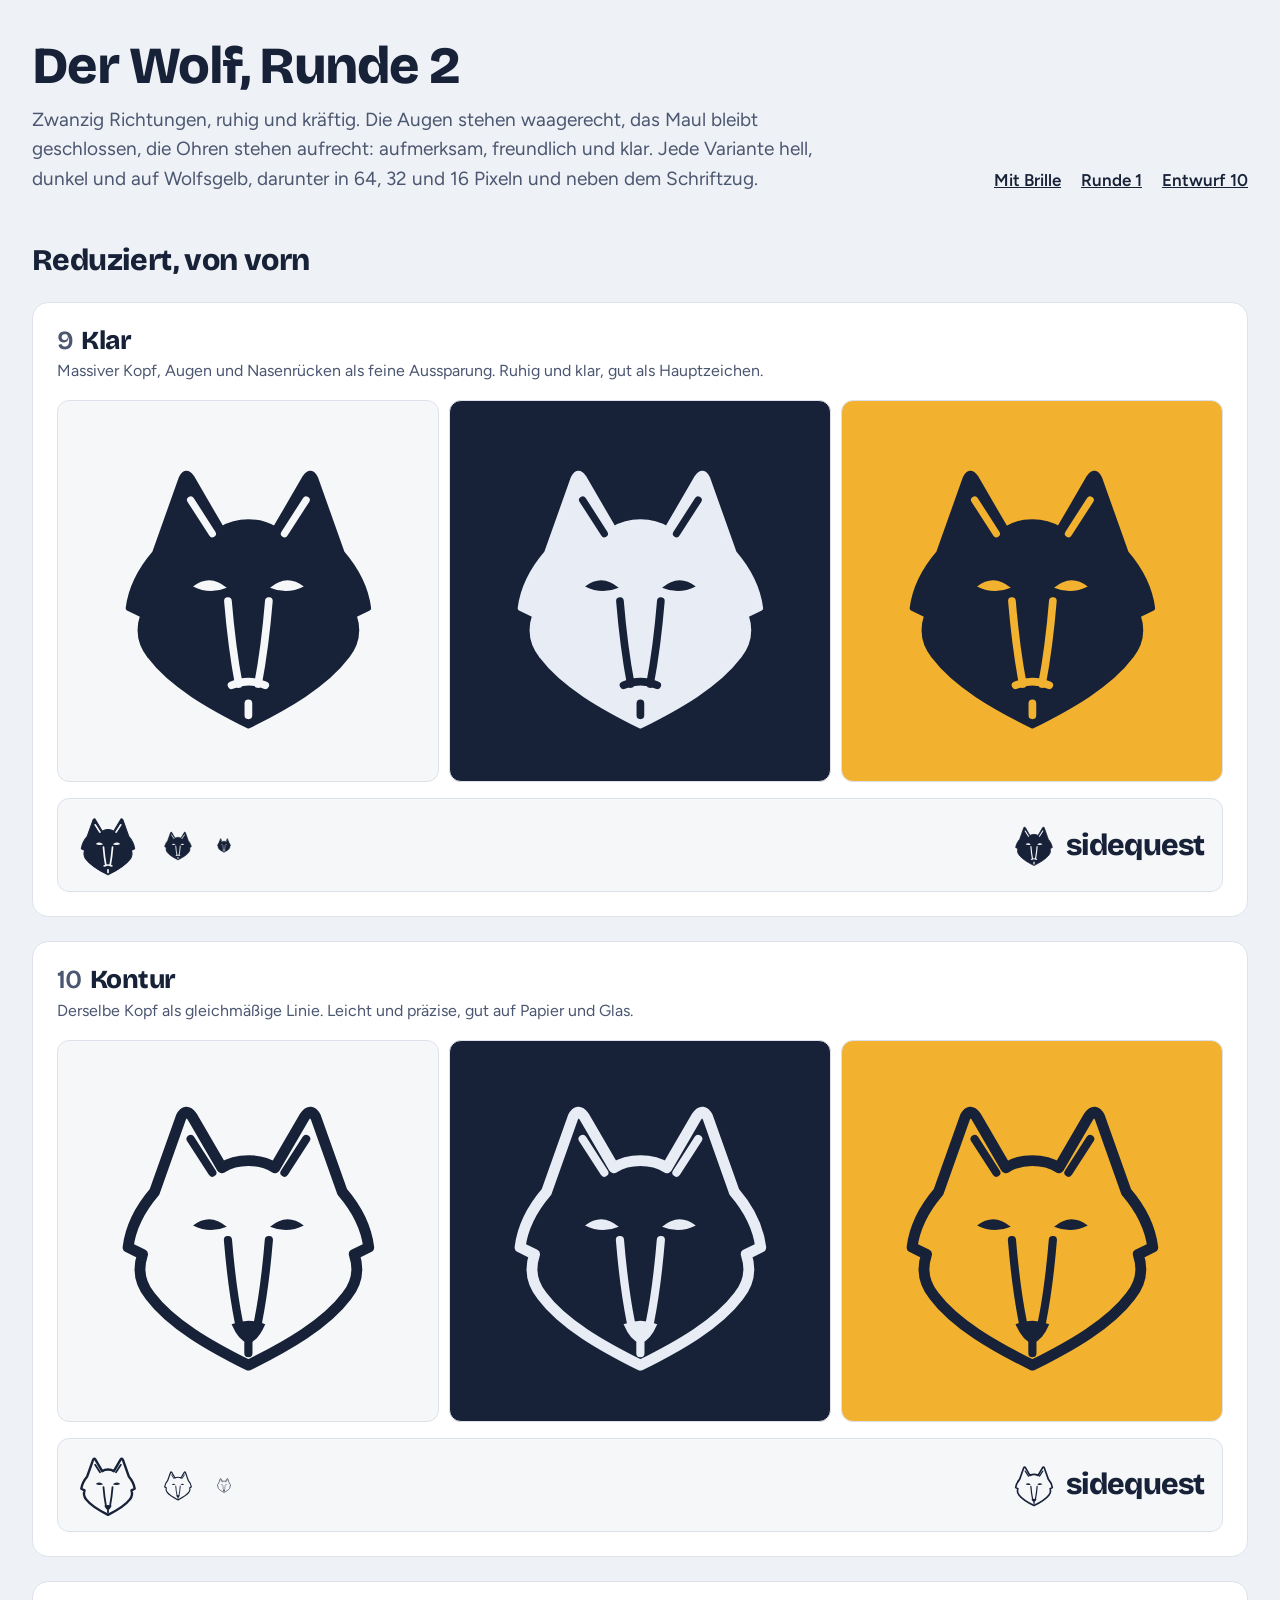
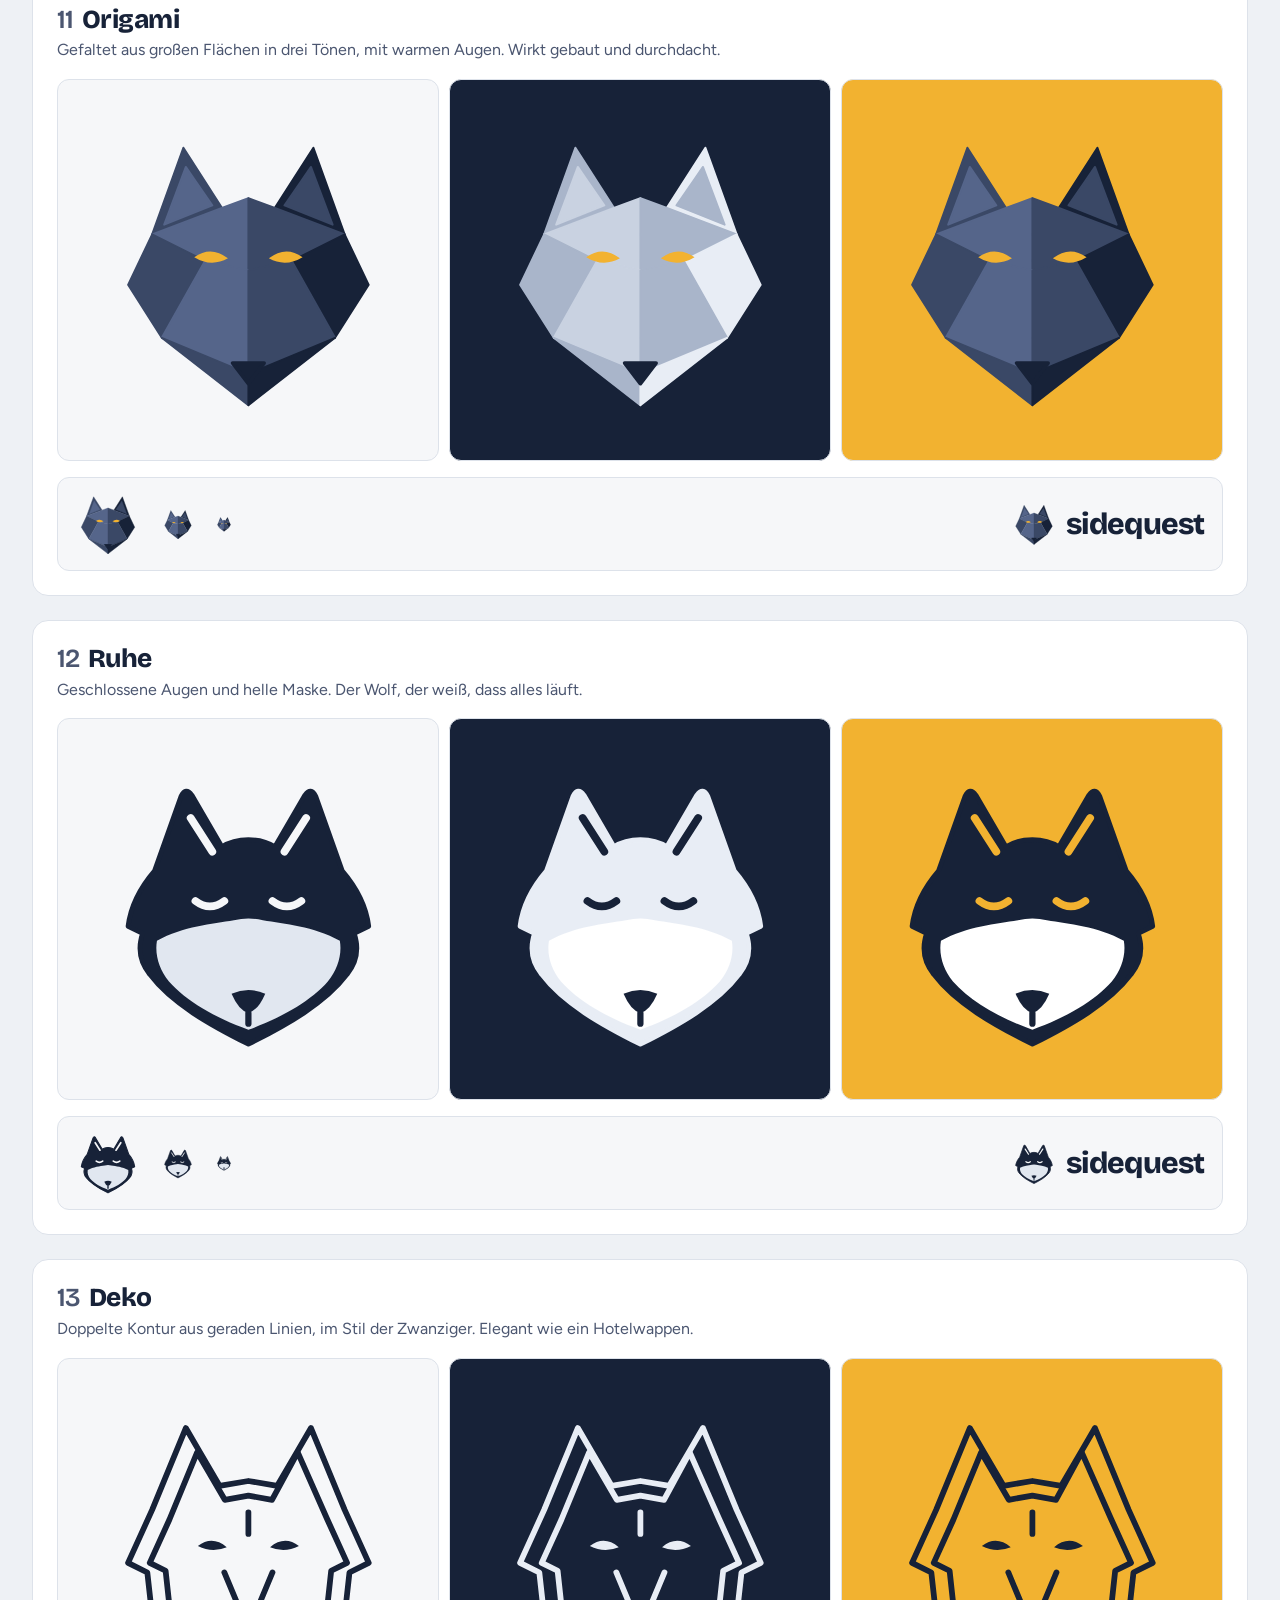
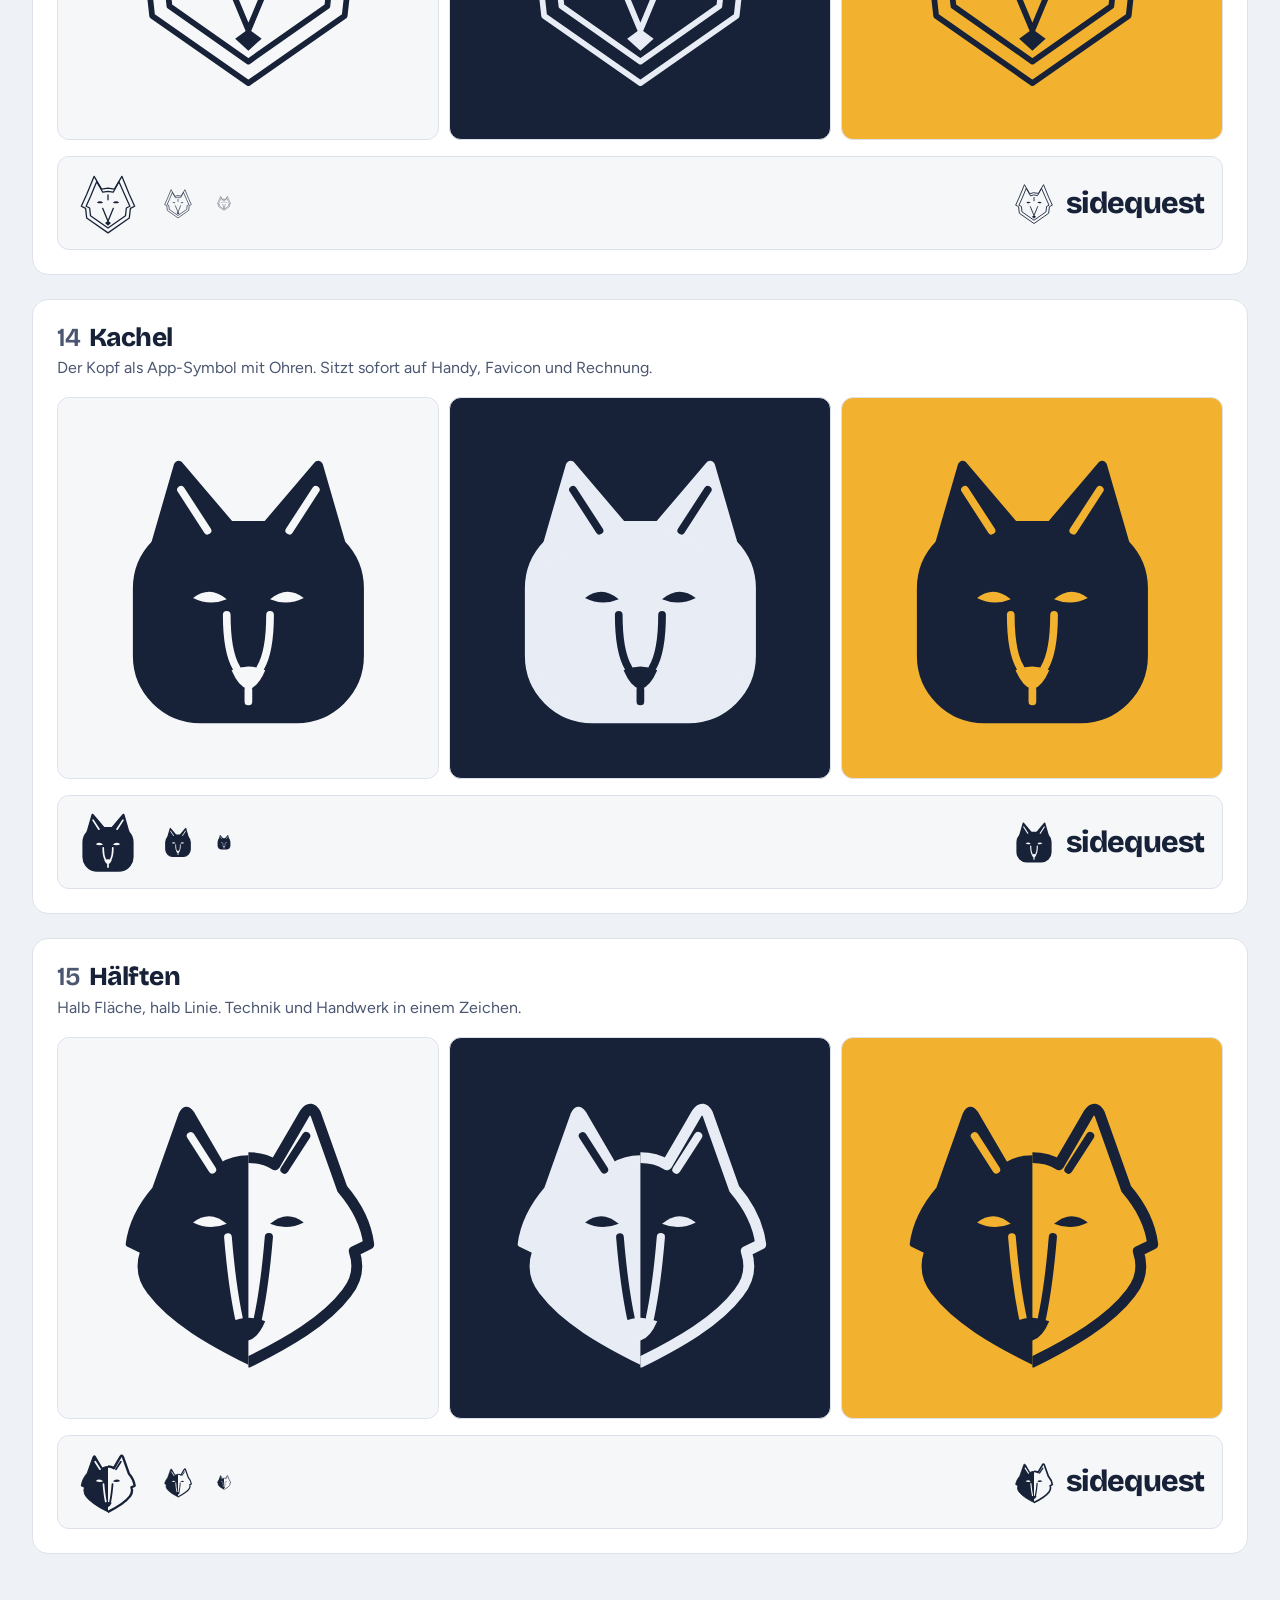
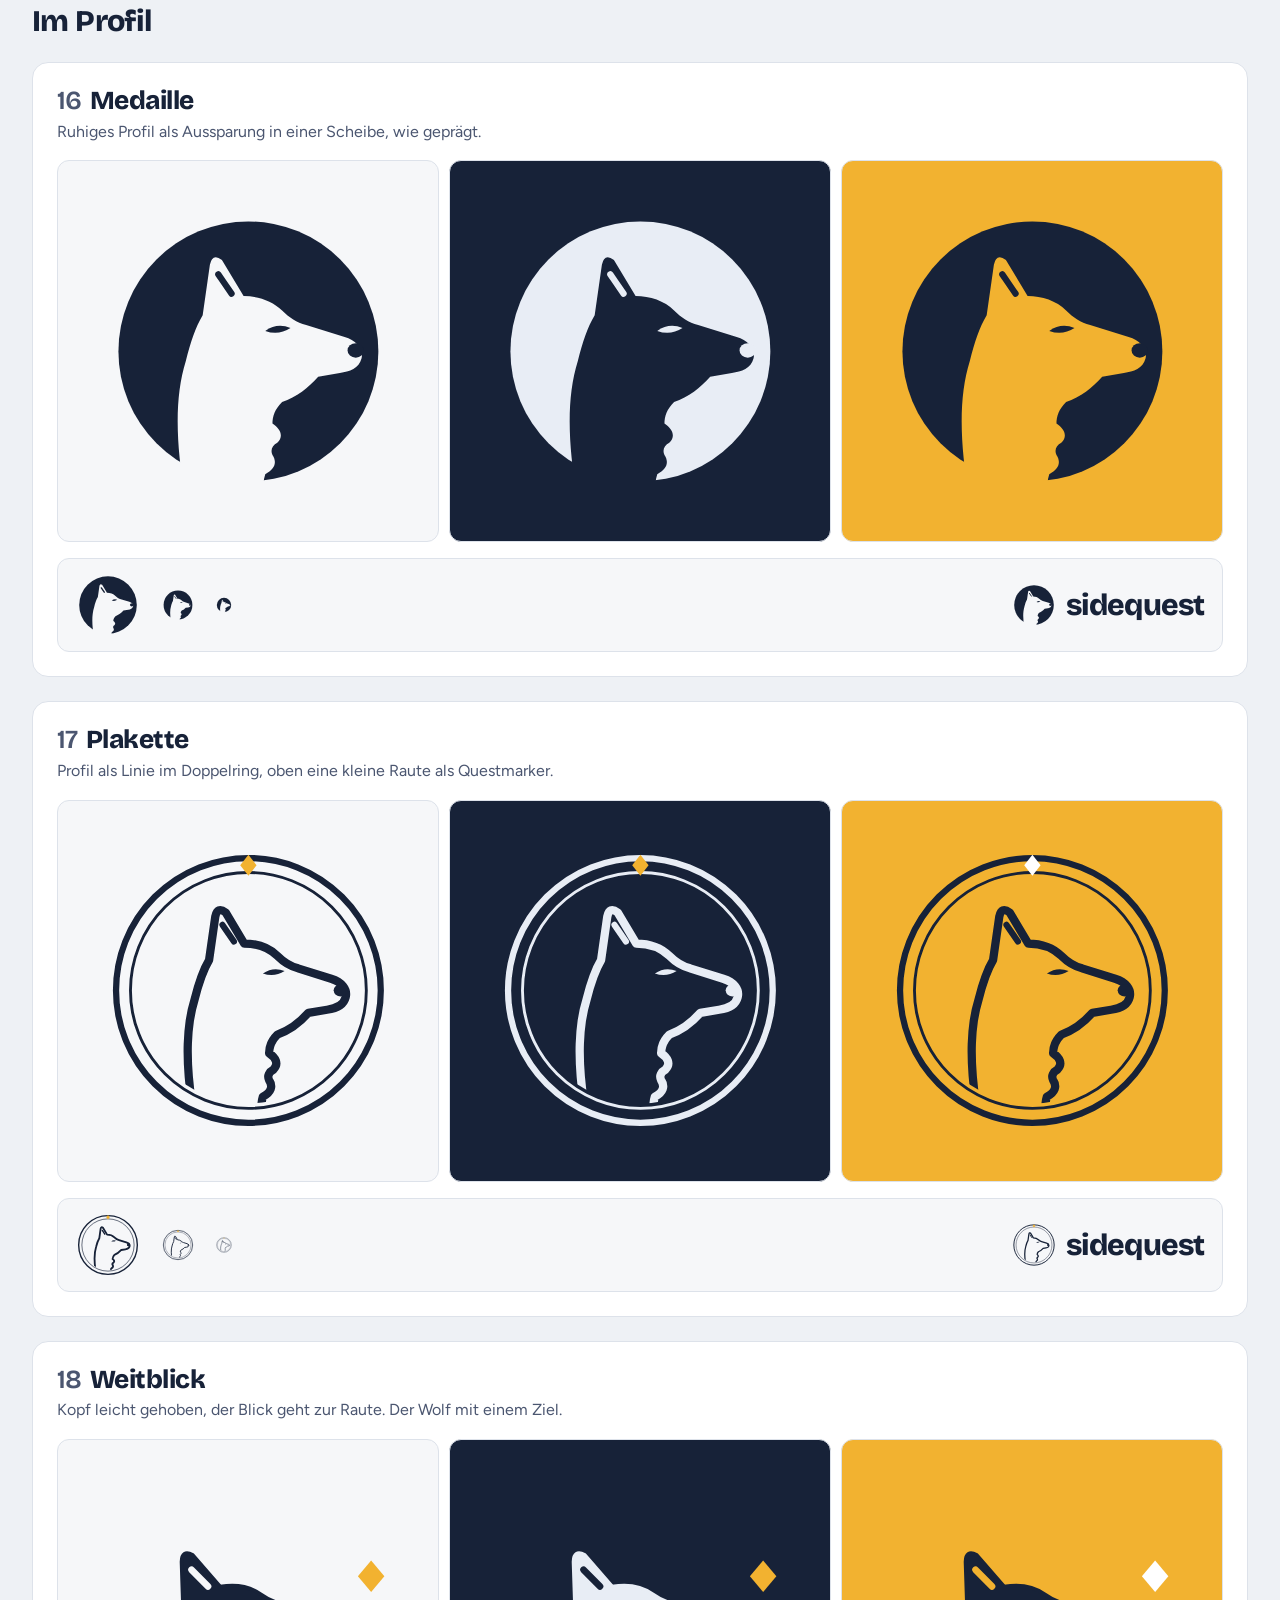
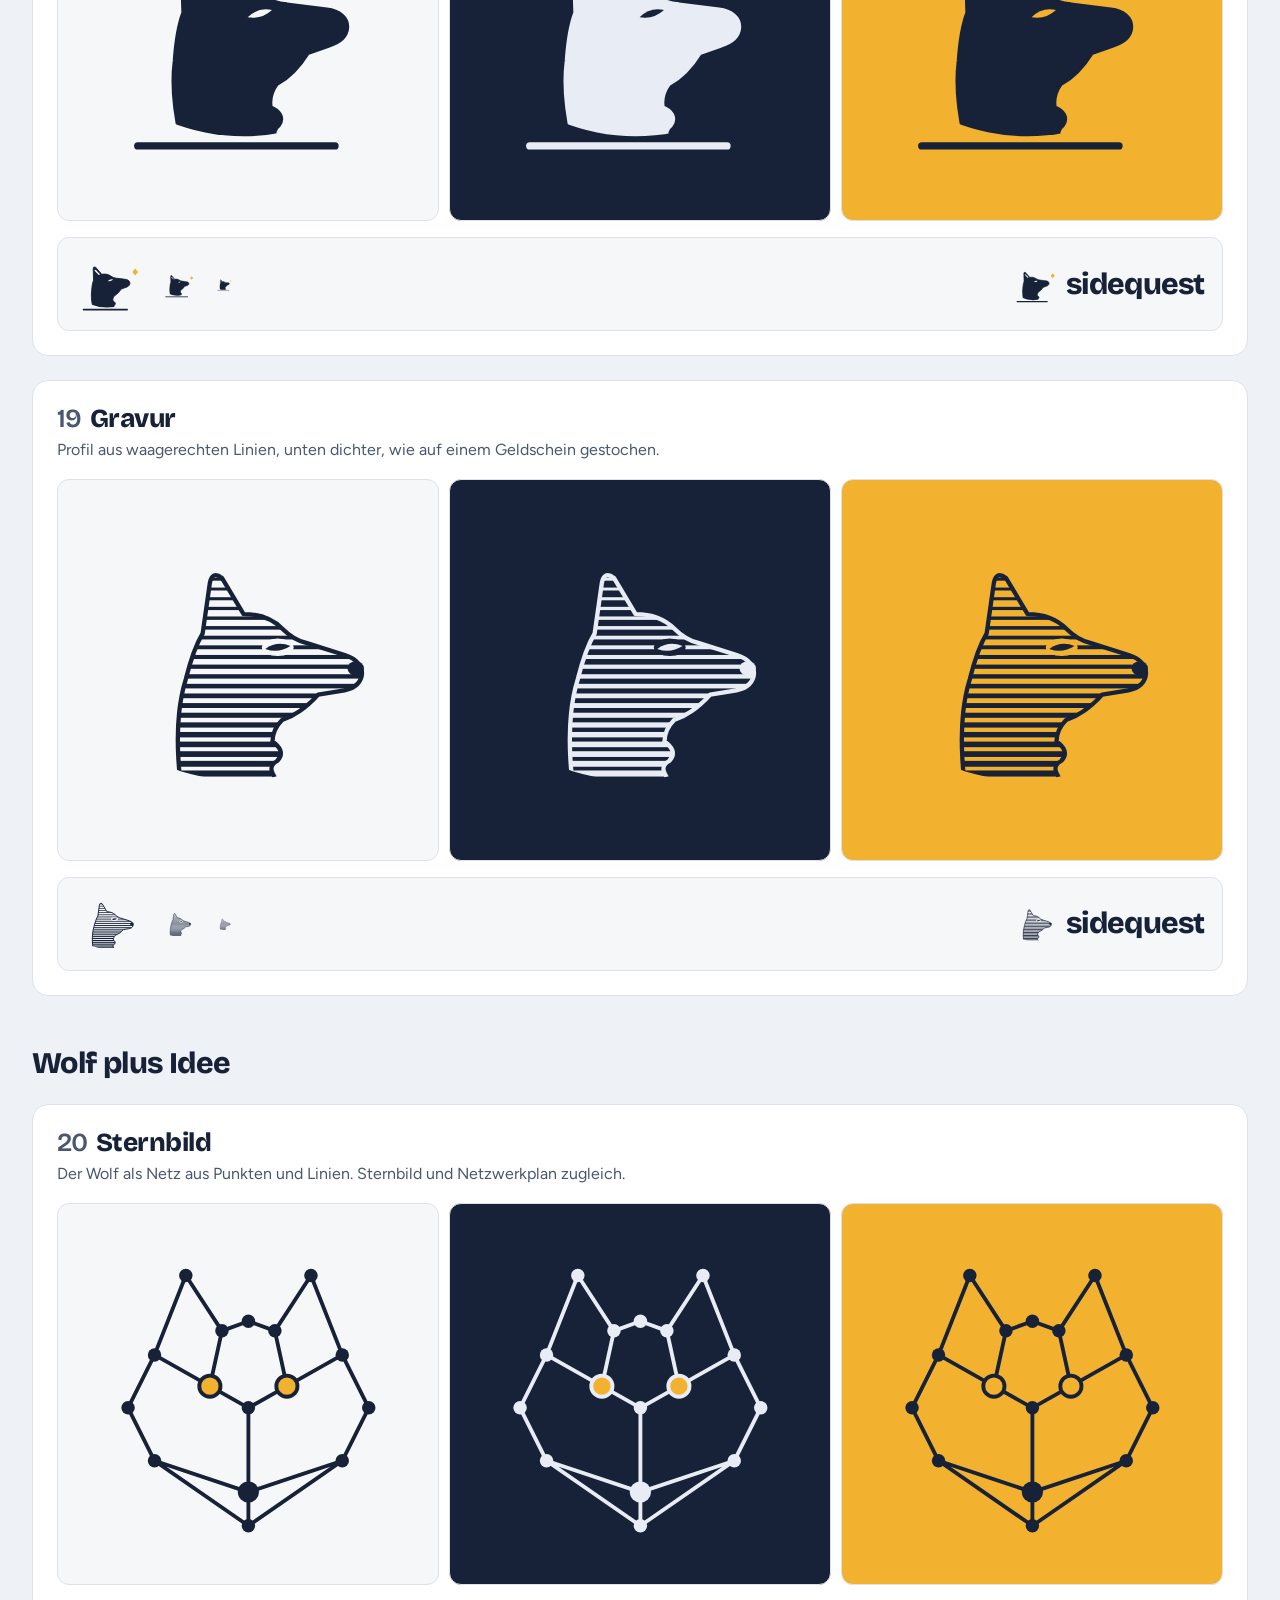
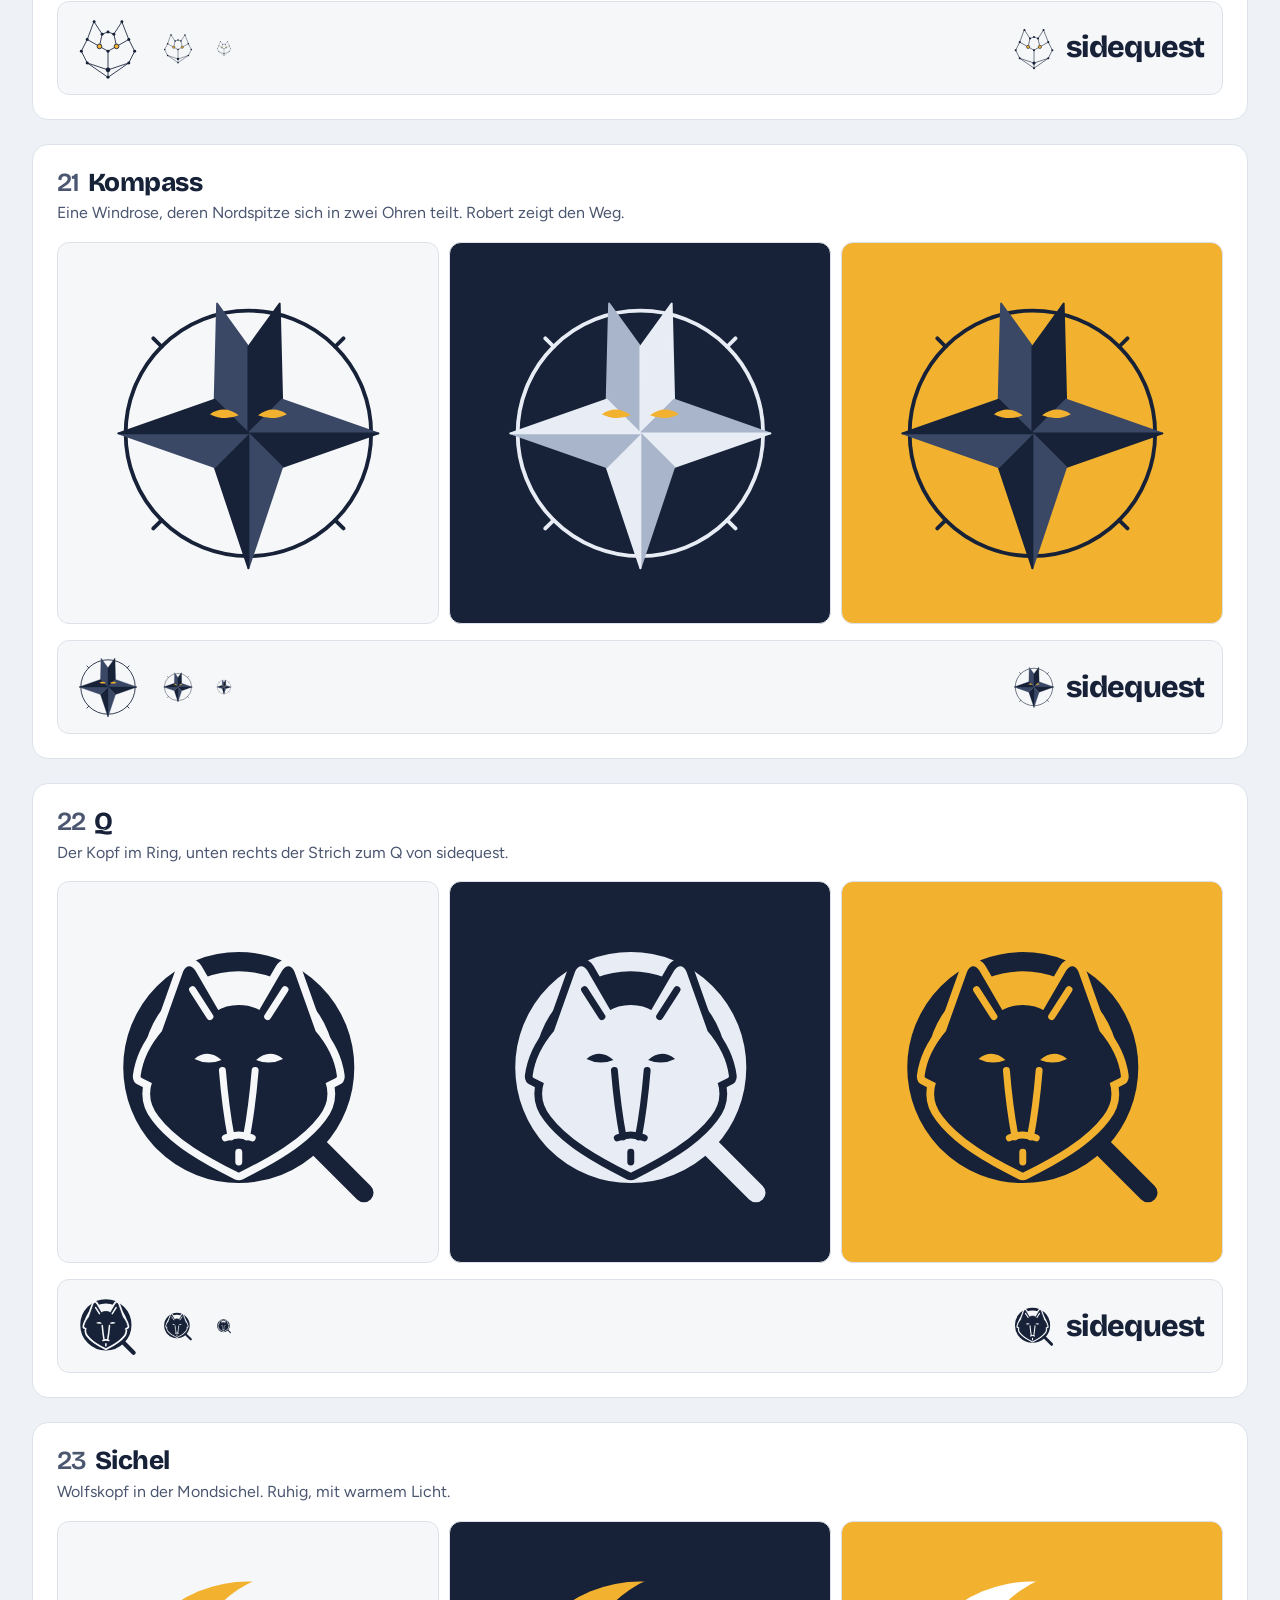
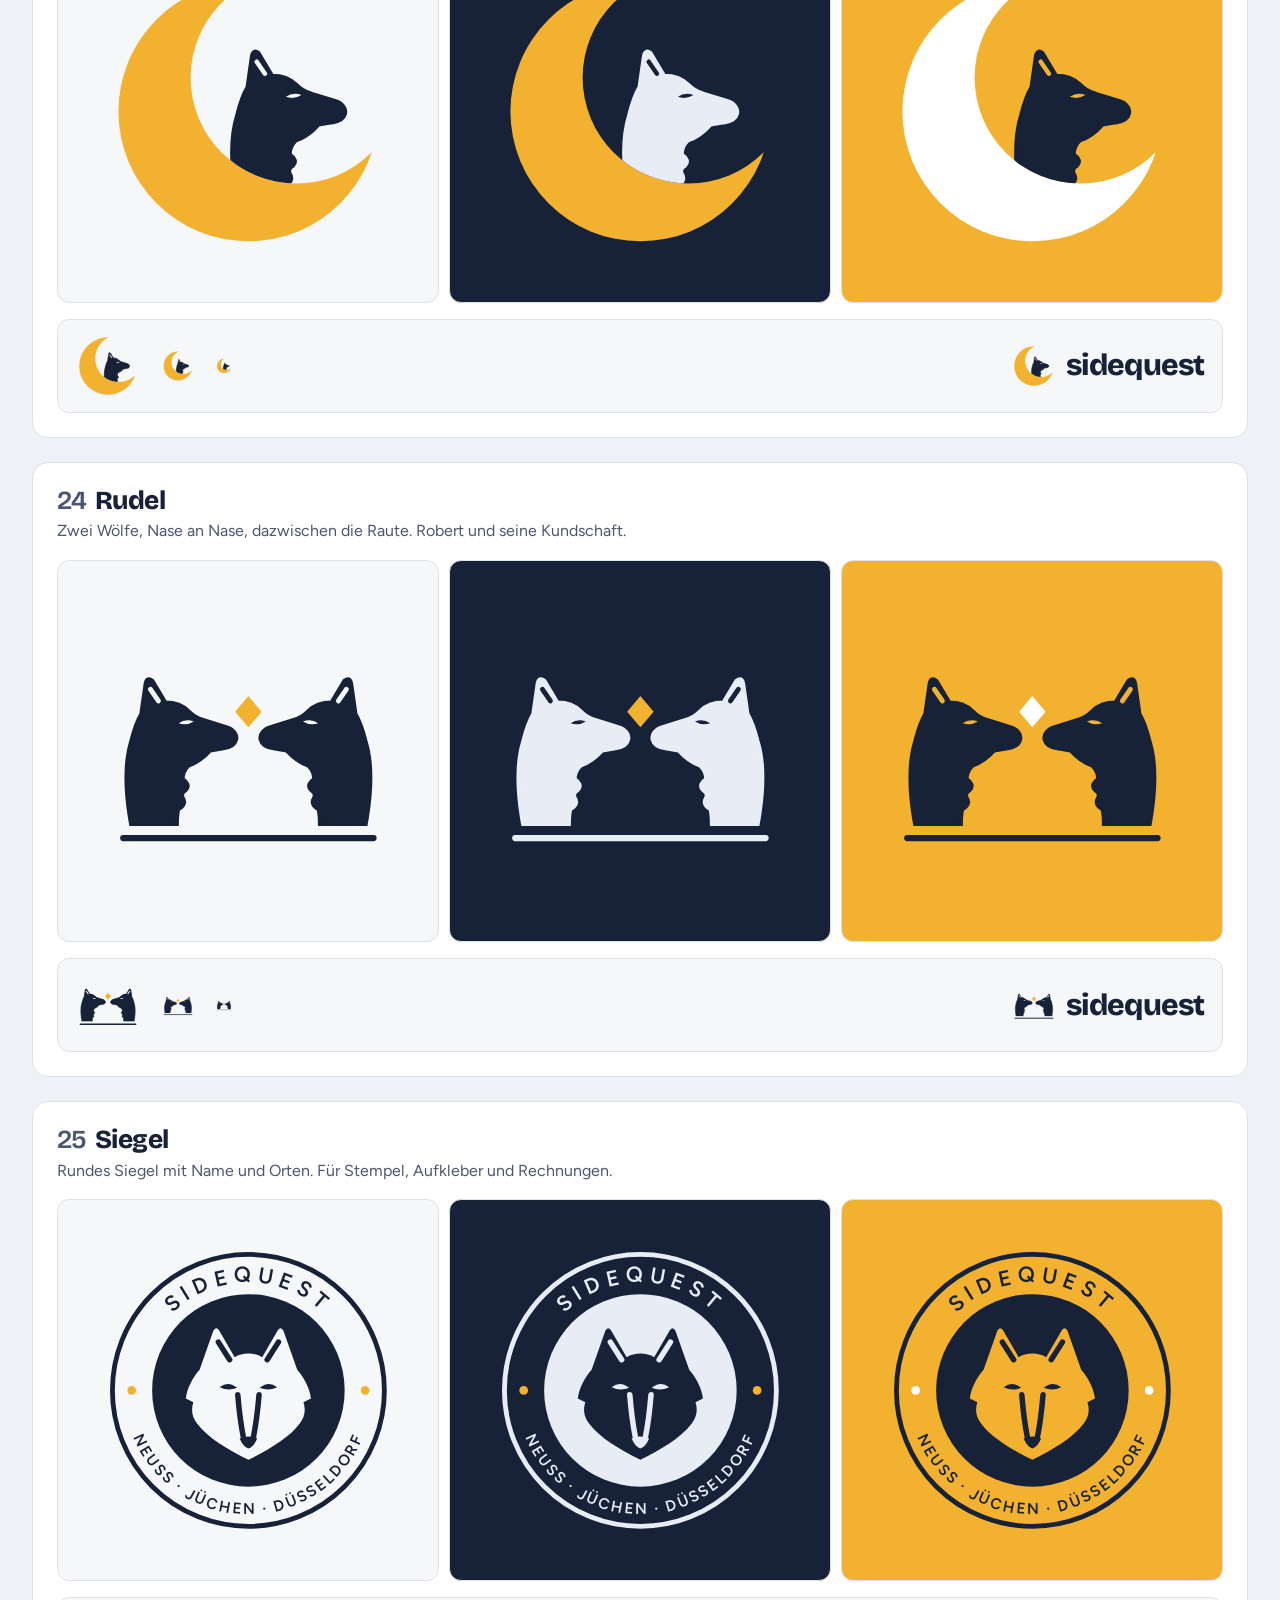
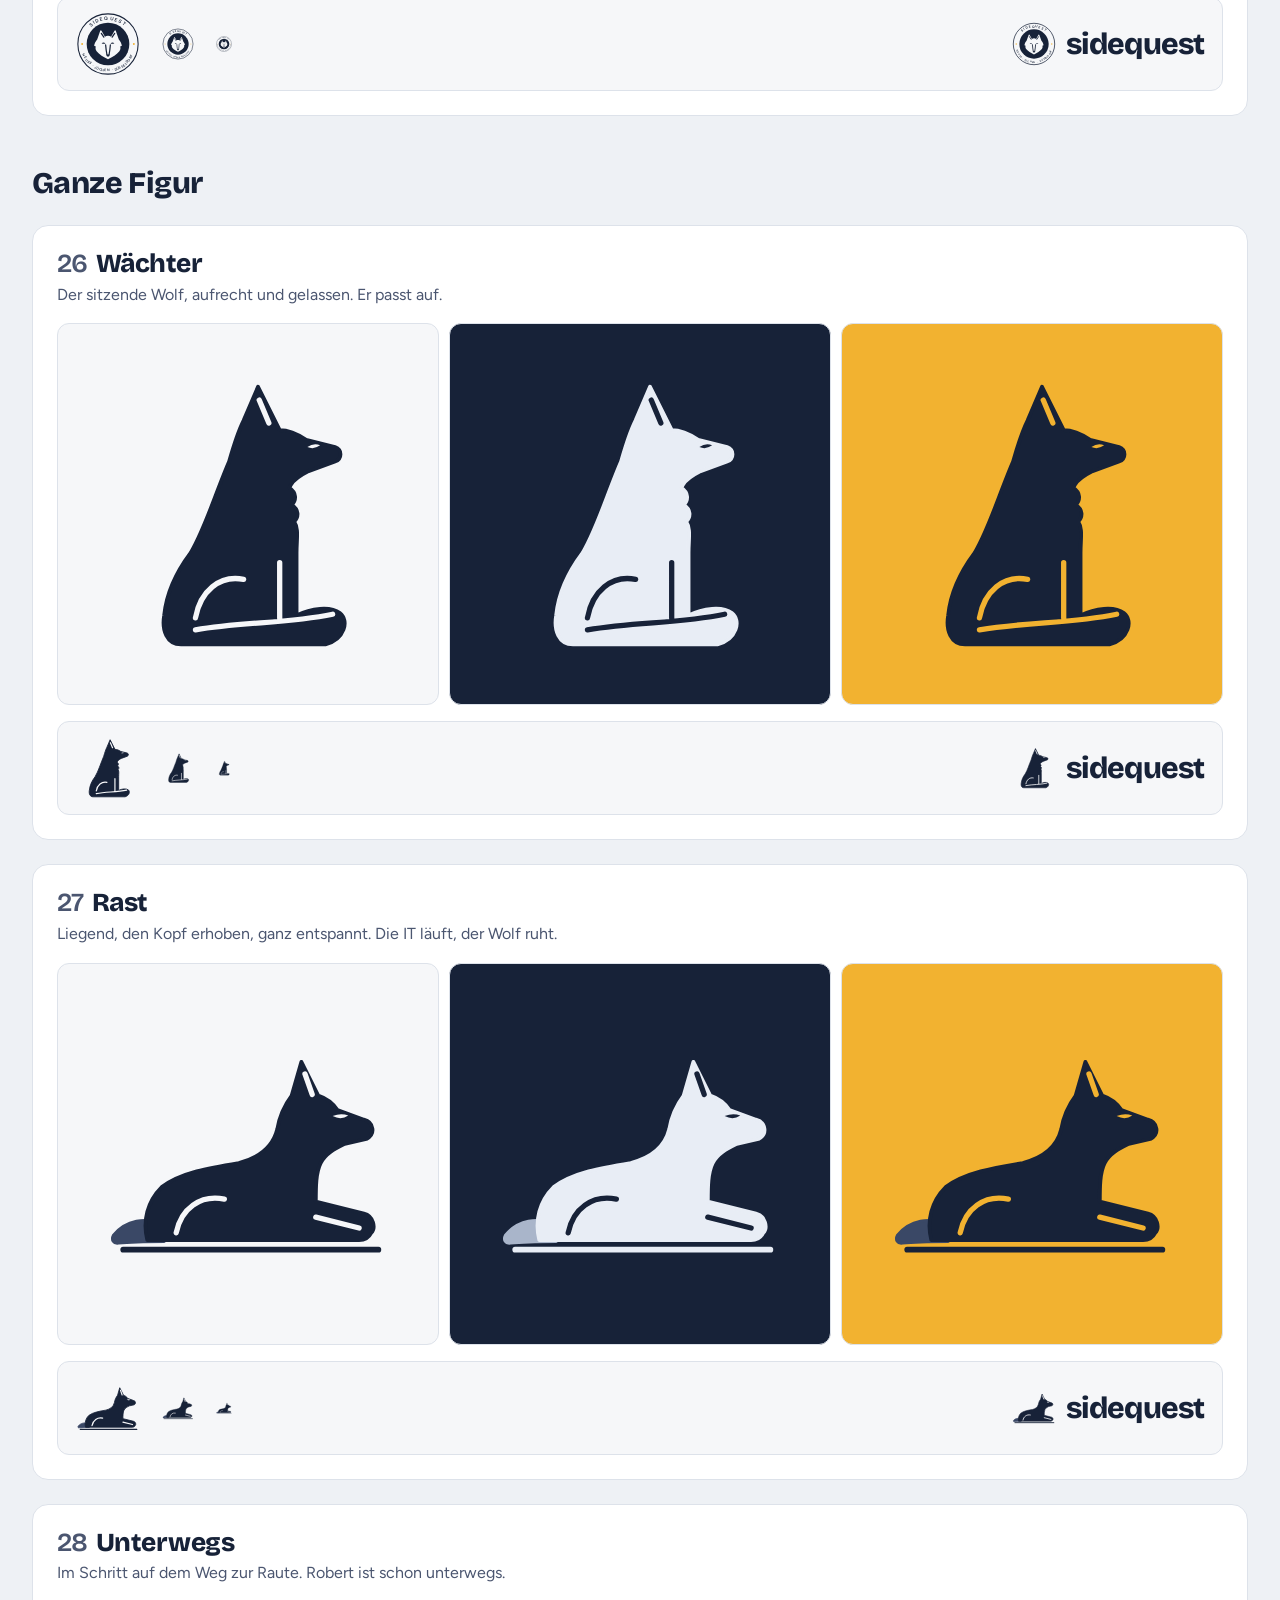
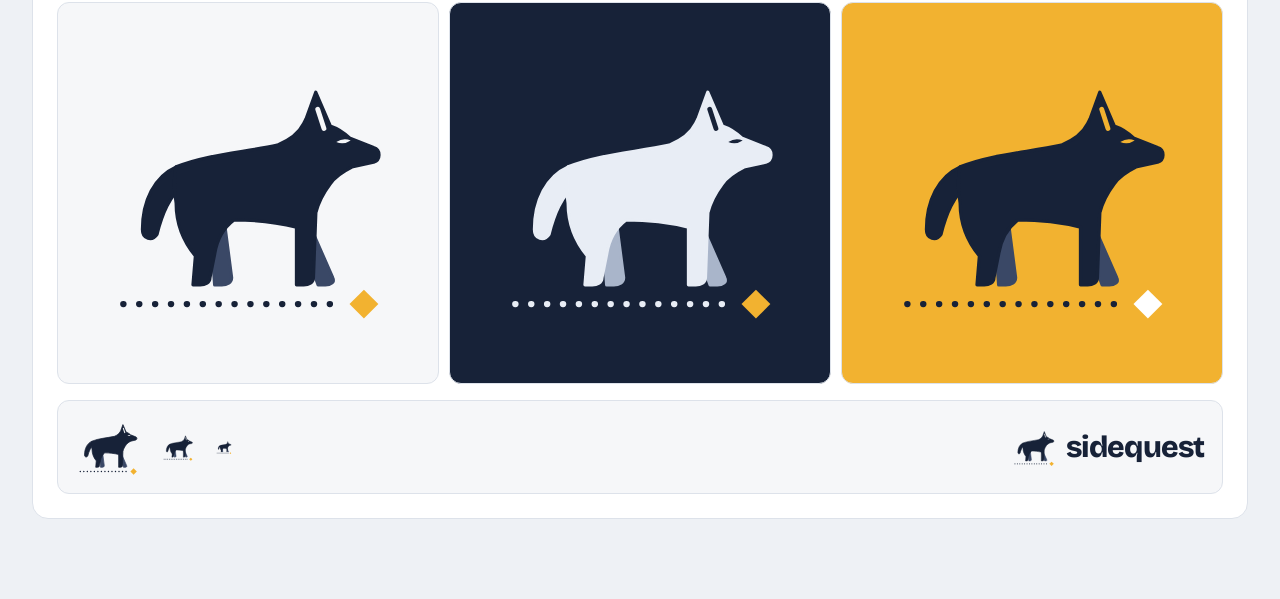
==== commit bee05f7f: "Entwürfe aktualisiert (Projektstand 40ba18a) Co-Authored-By: Claude Opus 5.5 <noreply@anthropic.com>" ====
--- a/logo-wolf-2/index.html
+++ b/logo-wolf-2/index.html
@@ -355,7 +355,7 @@
 <h1 class="lw-h1">Der Wolf, Runde 2</h1>
 <p class="lw-lead">Zwanzig Richtungen, ruhig und kräftig. Die Augen stehen waagerecht, das Maul bleibt geschlossen, die Ohren stehen aufrecht: aufmerksam, freundlich und klar. Jede Variante hell, dunkel und auf Wolfsgelb, darunter in 64, 32 und 16 Pixeln und neben dem Schriftzug.</p>
 </div>
-<nav class="lw-links" aria-label="Weitere Seiten"><a href="../logo-wolf/index.html">Runde 1</a><a href="../10-rudel/index.html">Entwurf 10</a></nav>
+<nav class="lw-links" aria-label="Weitere Seiten"><a href="../logo-wolf-3/index.html">Mit Brille</a><a href="../logo-wolf/index.html">Runde 1</a><a href="../10-rudel/index.html">Entwurf 10</a></nav>
 </header>
 <div id="lw-inhalt"></div>
 </div>
